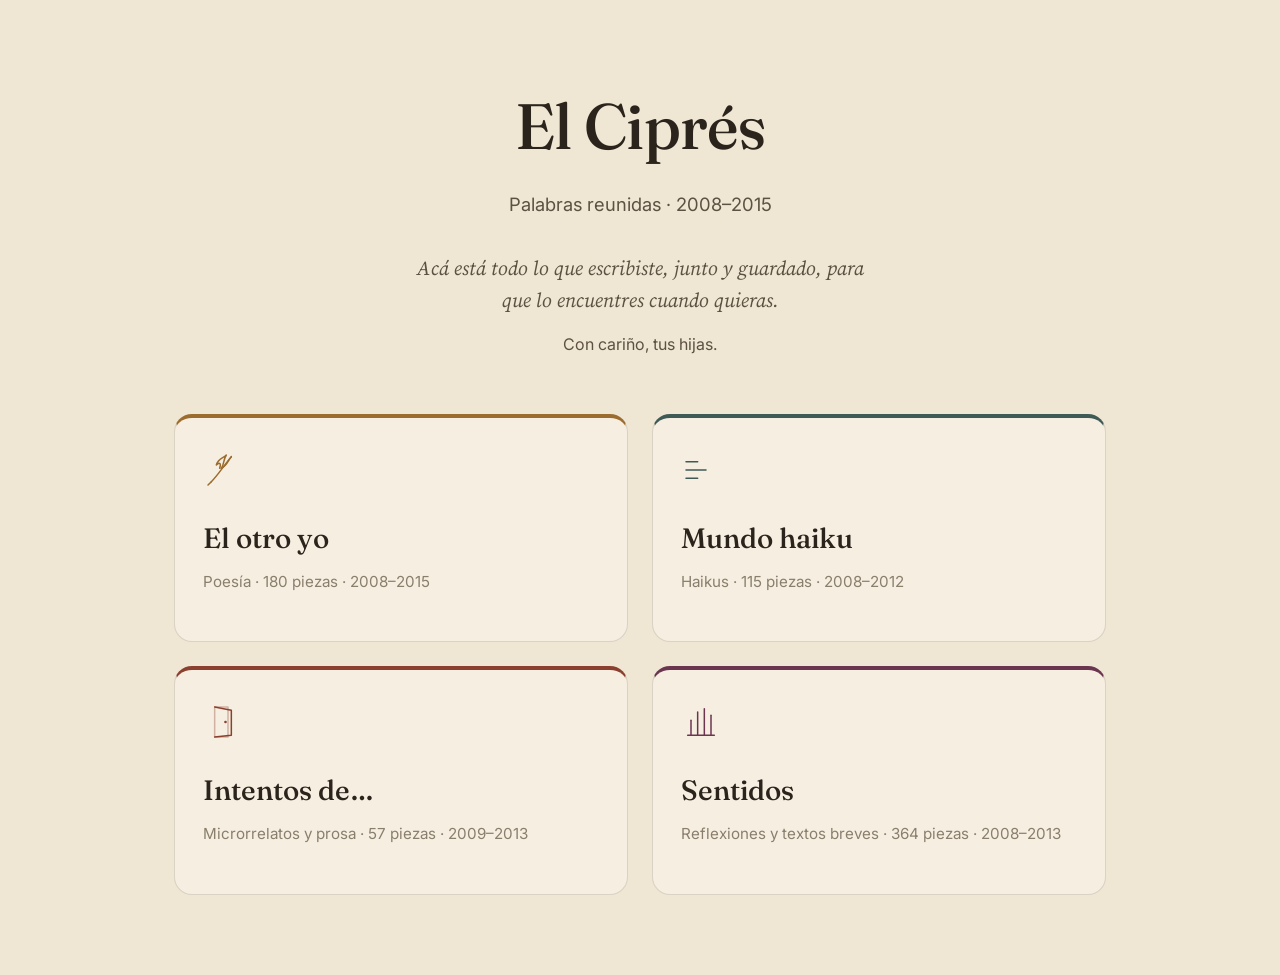
==== index.html @ a5df1e3c "First Version Upload" ====
<!DOCTYPE html>
<html lang="es">
<head>
<meta charset="UTF-8">
<meta name="viewport" content="width=device-width, initial-scale=1.0">
<title>El Ciprés — Escritor</title>
<link rel="stylesheet" href="/css/styles.css">
</head>
<body style="--accent:var(--tinta-otro-yo)">

<main>
  <section class="portada-hero">
    <h1>El Ciprés</h1>
    <div class="subtitulo">Palabras reunidas &middot; 2008&ndash;2015</div>
    <p class="dedicatoria">
      Acá está todo lo que escribiste, junto y guardado, para que lo encuentres cuando quieras.
      <span class="firma">Con cariño, tus hijas.</span>
    </p>
  </section>
  <section class="colecciones">
    
<a class="card-coleccion" href="/blogs/el-otro-yo.html" style="border-top:4px solid var(--tinta-otro-yo)">
  <span class="icono" style="color:var(--tinta-otro-yo)"><svg class="icono" viewBox="0 0 48 48" fill="none" stroke="currentColor" stroke-width="1.8" stroke-linecap="round" stroke-linejoin="round"><path d="M10 38 C 18 30, 24 20, 34 8"/><path d="M34 8 C 30 12, 30 18, 22 22 C 26 16, 24 12, 28 6 C 24 10, 18 10, 16 18 C 20 14, 22 16, 20 22"/><path d="M10 38 L 6 42"/></svg></span>
  <h2>El otro yo</h2>
  <div class="meta">Poesía &middot; 180 piezas &middot; 2008–2015</div>
</a>
<a class="card-coleccion" href="/blogs/mundo-haiku.html" style="border-top:4px solid var(--tinta-haiku)">
  <span class="icono" style="color:var(--tinta-haiku)"><svg class="icono" viewBox="0 0 48 48" fill="none" stroke="currentColor" stroke-width="1.8" stroke-linecap="round"><path d="M6 14 H 20"/><path d="M6 24 H 30"/><path d="M6 34 H 20"/></svg></span>
  <h2>Mundo haiku</h2>
  <div class="meta">Haikus &middot; 115 piezas &middot; 2008–2012</div>
</a>
<a class="card-coleccion" href="/blogs/intentos-de.html" style="border-top:4px solid var(--tinta-intentos)">
  <span class="icono" style="color:var(--tinta-intentos)"><svg class="icono" viewBox="0 0 48 48" fill="none" stroke="currentColor" stroke-width="1.8" stroke-linecap="round" stroke-linejoin="round"><path d="M14 6 H 30 V 42 H 14 Z" opacity="0.35"/><path d="M14 6 L 34 10 V 40 L 14 42"/><circle cx="27" cy="24" r="1.6" fill="currentColor" stroke="none"/></svg></span>
  <h2>Intentos de…</h2>
  <div class="meta">Microrrelatos y prosa &middot; 57 piezas &middot; 2009–2013</div>
</a>
<a class="card-coleccion" href="/blogs/sentidos.html" style="border-top:4px solid var(--tinta-sentidos)">
  <span class="icono" style="color:var(--tinta-sentidos)"><svg class="icono" viewBox="0 0 48 48" fill="none" stroke="currentColor" stroke-width="1.8" stroke-linecap="round"><path d="M12 40 V 22"/><path d="M20 40 V 12"/><path d="M28 40 V 8"/><path d="M36 40 V 16"/><path d="M8 40 H 40"/></svg></span>
  <h2>Sentidos</h2>
  <div class="meta">Reflexiones y textos breves &middot; 364 piezas &middot; 2008–2013</div>
</a>
  </section>
</main>
</body>
</html>
---- css/styles.css ----
/* ============================================
   Sistema de diseño — "El cuaderno de Daniel"
   Paleta: papel envejecido + tintas de época
   ============================================ */

@import url('https://fonts.googleapis.com/css2?family=Fraunces:opsz,wght@9..144,400;9..144,500;9..144,600&family=Source+Serif+4:opsz,wght@8..60,400;8..60,500;8..60,600&family=Inter:wght@400;500;600&display=swap');

:root {
  /* Papel y tinta base */
  --paper: #EFE6D3;
  --paper-soft: #F6EFE1;
  --paper-deep: #E4D8BE;
  --ink: #2B241C;
  --ink-soft: #5C5142;
  --ink-faint: #8A7E6C;
  --rule: rgba(43, 36, 28, 0.14);

  /* Tintas de acento — una por colección */
  --tinta-otro-yo: #9C6B2E;      /* bronce */
  --tinta-haiku: #3F5A54;        /* verde tintero */
  --tinta-intentos: #8B3F2E;     /* óxido */
  --tinta-sentidos: #6B3550;     /* ciruela */

  --accent: var(--tinta-otro-yo);

  --font-display: 'Fraunces', Georgia, serif;
  --font-body: 'Source Serif 4', Georgia, serif;
  --font-ui: 'Inter', -apple-system, sans-serif;

  --measure: 62ch;
}

* { box-sizing: border-box; }

html { scroll-behavior: smooth; }

body {
  margin: 0;
  background: var(--paper);
  color: var(--ink);
  font-family: var(--font-body);
  font-size: 19px;
  line-height: 1.7;
  -webkit-font-smoothing: antialiased;
}

@media (prefers-reduced-motion: reduce) {
  html { scroll-behavior: auto; }
}

a { color: var(--accent); text-decoration-thickness: 1.5px; text-underline-offset: 3px; }
a:focus-visible, button:focus-visible {
  outline: 3px solid var(--accent);
  outline-offset: 3px;
}

/* ---------- Barra superior (siempre visible, para no perderse) ---------- */

.topbar {
  position: sticky;
  top: 0;
  z-index: 20;
  display: flex;
  align-items: center;
  gap: 0.75rem;
  padding: 0.9rem 1.5rem;
  background: var(--paper-soft);
  border-bottom: 1px solid var(--rule);
  font-family: var(--font-ui);
}

.topbar a.volver {
  display: inline-flex;
  align-items: center;
  gap: 0.5rem;
  color: var(--ink);
  font-weight: 600;
  font-size: 1.05rem;
  text-decoration: none;
  padding: 0.4rem 0.9rem;
  border: 1.5px solid var(--ink);
  border-radius: 999px;
  transition: background 0.15s ease;
}
.topbar a.volver:hover { background: var(--paper-deep); }

.topbar .coleccion-nombre {
  font-family: var(--font-display);
  font-size: 1.25rem;
  color: var(--accent);
  margin-left: 0.25rem;
}

/* ---------- Portada ---------- */

.portada-hero {
  max-width: 780px;
  margin: 0 auto;
  padding: 4.5rem 1.75rem 2.5rem;
  text-align: center;
}

.portada-hero .firma-icono { width: 64px; height: 64px; color: var(--tinta-otro-yo); margin-bottom: 1.25rem; }

.portada-hero h1 {
  font-family: var(--font-display);
  font-weight: 500;
  font-size: clamp(2.6rem, 7vw, 4rem);
  margin: 0 0 0.5rem;
  letter-spacing: -0.01em;
}

.portada-hero .subtitulo {
  font-family: var(--font-ui);
  font-size: 1.15rem;
  color: var(--ink-soft);
  margin-bottom: 2rem;
}

.dedicatoria {
  font-family: var(--font-body);
  font-style: italic;
  font-size: 1.25rem;
  line-height: 1.6;
  color: var(--ink-soft);
  max-width: 46ch;
  margin: 0 auto;
}

.dedicatoria .firma { display: block; margin-top: 1rem; font-style: normal; font-family: var(--font-ui); font-size: 1rem; }

/* ---------- Grilla de colecciones ---------- */

.colecciones {
  max-width: 980px;
  margin: 0 auto;
  padding: 1rem 1.5rem 5rem;
  display: grid;
  grid-template-columns: repeat(2, 1fr);
  gap: 1.5rem;
}

@media (max-width: 640px) {
  .colecciones { grid-template-columns: 1fr; }
}

.card-coleccion {
  display: block;
  text-decoration: none;
  color: var(--ink);
  background: var(--paper-soft);
  border: 1px solid var(--rule);
  border-radius: 18px;
  padding: 2rem 1.75rem;
  transition: transform 0.18s ease, box-shadow 0.18s ease;
  min-height: 220px;
}

.card-coleccion:hover, .card-coleccion:focus-visible {
  transform: translateY(-3px);
  box-shadow: 0 12px 28px -12px rgba(43,36,28,0.25);
}

.card-coleccion .icono { width: 40px; height: 40px; margin-bottom: 1rem; }

.card-coleccion h2 {
  font-family: var(--font-display);
  font-size: 1.75rem;
  font-weight: 500;
  margin: 0 0 0.4rem;
}

.card-coleccion .meta {
  font-family: var(--font-ui);
  font-size: 0.95rem;
  color: var(--ink-faint);
  margin-bottom: 0.9rem;
}

.card-coleccion p.desc {
  font-size: 1.05rem;
  color: var(--ink-soft);
  margin: 0;
}

/* ---------- Cabecera de colección ---------- */

.coleccion-header {
  max-width: var(--measure);
  margin: 0 auto;
  padding: 3rem 1.75rem 1.5rem;
}

.coleccion-header .icono { width: 48px; height: 48px; margin-bottom: 1.25rem; }

.coleccion-header h1 {
  font-family: var(--font-display);
  font-weight: 500;
  font-size: clamp(2.2rem, 6vw, 3rem);
  margin: 0 0 0.5rem;
}

.coleccion-header .meta {
  font-family: var(--font-ui);
  color: var(--ink-faint);
  font-size: 1rem;
  margin-bottom: 1rem;
}

.coleccion-header .epigrafe {
  font-style: italic;
  color: var(--ink-soft);
  font-size: 1.15rem;
  border-left: 3px solid var(--accent);
  padding-left: 1rem;
}

/* ---------- Navegador de años ---------- */

.nav-anios {
  max-width: var(--measure);
  margin: 0 auto;
  padding: 0 1.75rem 2rem;
  display: flex;
  flex-wrap: wrap;
  gap: 0.5rem;
  font-family: var(--font-ui);
}

.nav-anios a {
  text-decoration: none;
  color: var(--ink);
  background: var(--paper-soft);
  border: 1px solid var(--rule);
  padding: 0.4rem 0.85rem;
  border-radius: 999px;
  font-size: 0.95rem;
  font-weight: 500;
}
.nav-anios a:hover { background: var(--accent); color: var(--paper-soft); border-color: var(--accent); }

/* ---------- Piezas ---------- */

.anio-marcador {
  max-width: var(--measure);
  margin: 0 auto;
  padding: 2.5rem 1.75rem 0.5rem;
}
.anio-marcador h2 {
  font-family: var(--font-ui);
  font-size: 1rem;
  font-weight: 600;
  letter-spacing: 0.08em;
  color: var(--accent);
  margin: 0;
  padding-bottom: 0.5rem;
  border-bottom: 2px solid var(--accent);
}

.pieza {
  max-width: var(--measure);
  margin: 0 auto;
  padding: 2rem 1.75rem;
  border-bottom: 1px solid var(--rule);
}
.pieza:last-child { border-bottom: none; }

.pieza .fecha {
  font-family: var(--font-ui);
  font-size: 0.9rem;
  color: var(--ink-faint);
  margin-bottom: 0.35rem;
}

.pieza h3 {
  font-family: var(--font-display);
  font-weight: 500;
  font-size: 1.5rem;
  margin: 0 0 1rem;
  color: var(--ink);
}

.pieza .texto {
  font-size: 1.15rem;
  line-height: 1.8;
  white-space: pre-wrap;
}

.pieza .texto.haiku {
  font-size: 1.35rem;
  line-height: 1.9;
}

.pieza img {
  max-width: 220px;
  width: 100%;
  height: auto;
  border-radius: 10px;
  margin: 1.25rem 0 0.5rem;
  display: block;
}
.pieza .img-nota {
  font-family: var(--font-ui);
  font-size: 0.82rem;
  color: var(--ink-faint);
  font-style: italic;
}

/* ---------- Pie ---------- */

.pie-coleccion {
  max-width: var(--measure);
  margin: 0 auto;
  padding: 3rem 1.75rem 5rem;
  text-align: center;
}
.pie-coleccion a {
  font-family: var(--font-ui);
  font-weight: 600;
}

/* Volver arriba */
.volver-arriba {
  position: fixed;
  bottom: 1.5rem;
  right: 1.5rem;
  background: var(--ink);
  color: var(--paper-soft);
  width: 48px;
  height: 48px;
  border-radius: 50%;
  display: flex;
  align-items: center;
  justify-content: center;
  text-decoration: none;
  font-size: 1.2rem;
  box-shadow: 0 6px 18px rgba(0,0,0,0.25);
  z-index: 15;
}
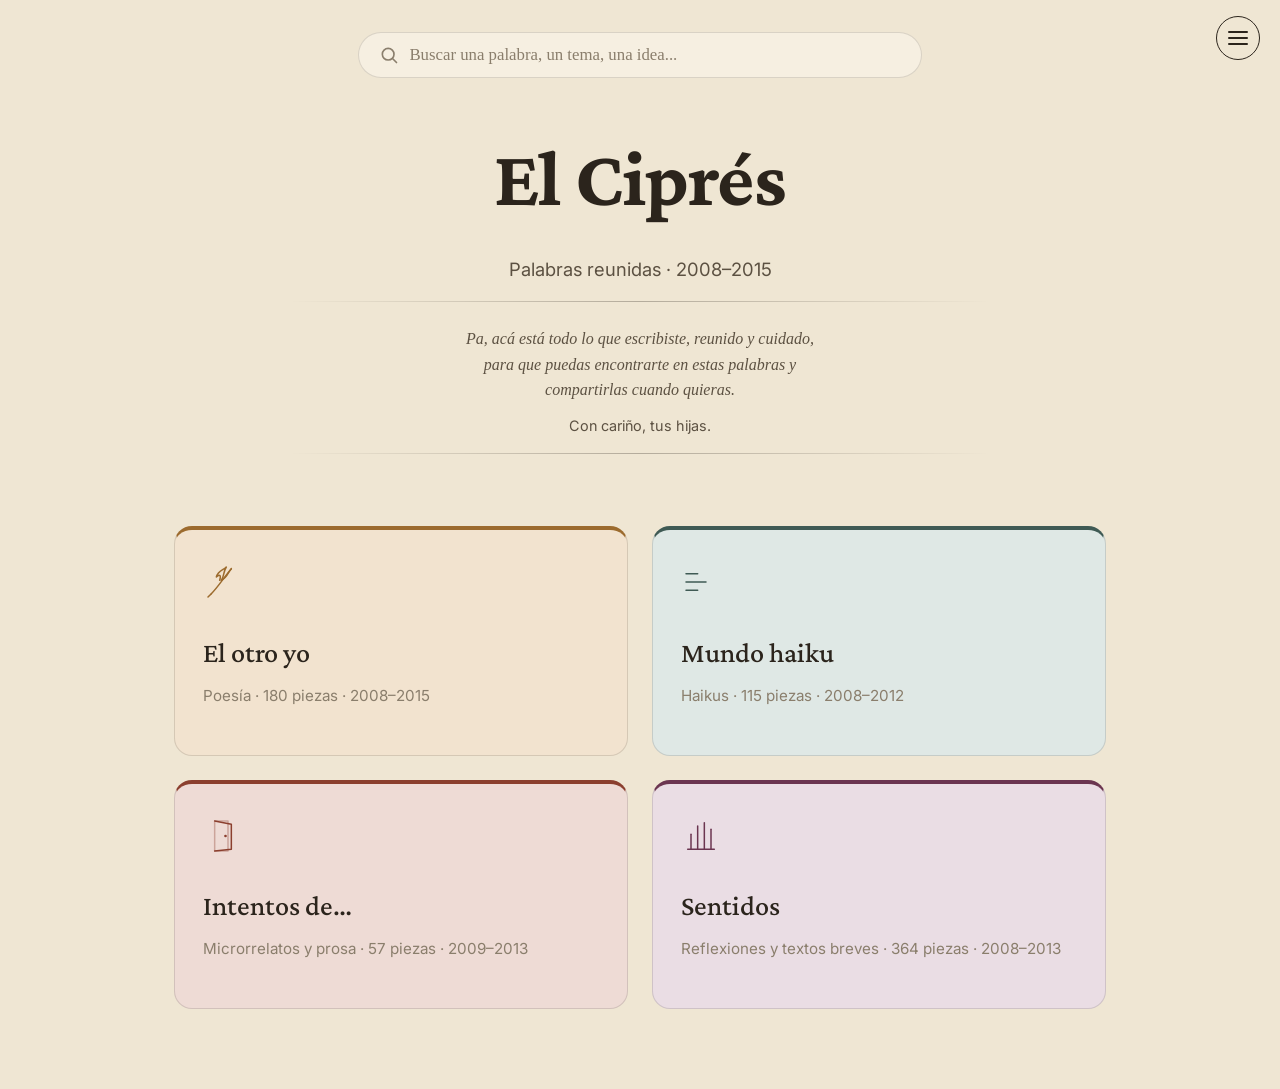
==== commit 6b65d0ea: "Registro en Claude, 11.07" ====
--- a/index.html
+++ b/index.html
@@ -1,45 +1,194 @@
-<!DOCTYPE html>
+<!doctype html>
 <html lang="es">
-<head>
-<meta charset="UTF-8">
-<meta name="viewport" content="width=device-width, initial-scale=1.0">
-<title>El Ciprés — Escritor</title>
-<link rel="stylesheet" href="/css/styles.css">
-</head>
-<body style="--accent:var(--tinta-otro-yo)">
+  <head>
+    <meta charset="UTF-8" />
+    <meta name="viewport" content="width=device-width, initial-scale=1.0" />
+    <title>El Ciprés — Escritor</title>
+    <link rel="stylesheet" href="css/styles.css" />
+    <link rel="stylesheet" href="css/paginas.css" />
+    <link rel="icon" type="image/svg+xml" href="img/favicon.svg" />
+  </head>
+  <body style="--accent: var(--tinta-otro-yo)">
 
-<main>
-  <section class="portada-hero">
-    <h1>El Ciprés</h1>
-    <div class="subtitulo">Palabras reunidas &middot; 2008&ndash;2015</div>
-    <p class="dedicatoria">
-      Acá está todo lo que escribiste, junto y guardado, para que lo encuentres cuando quieras.
-      <span class="firma">Con cariño, tus hijas.</span>
-    </p>
-  </section>
-  <section class="colecciones">
-    
-<a class="card-coleccion" href="/blogs/el-otro-yo.html" style="border-top:4px solid var(--tinta-otro-yo)">
-  <span class="icono" style="color:var(--tinta-otro-yo)"><svg class="icono" viewBox="0 0 48 48" fill="none" stroke="currentColor" stroke-width="1.8" stroke-linecap="round" stroke-linejoin="round"><path d="M10 38 C 18 30, 24 20, 34 8"/><path d="M34 8 C 30 12, 30 18, 22 22 C 26 16, 24 12, 28 6 C 24 10, 18 10, 16 18 C 20 14, 22 16, 20 22"/><path d="M10 38 L 6 42"/></svg></span>
-  <h2>El otro yo</h2>
-  <div class="meta">Poesía &middot; 180 piezas &middot; 2008–2015</div>
-</a>
-<a class="card-coleccion" href="/blogs/mundo-haiku.html" style="border-top:4px solid var(--tinta-haiku)">
-  <span class="icono" style="color:var(--tinta-haiku)"><svg class="icono" viewBox="0 0 48 48" fill="none" stroke="currentColor" stroke-width="1.8" stroke-linecap="round"><path d="M6 14 H 20"/><path d="M6 24 H 30"/><path d="M6 34 H 20"/></svg></span>
-  <h2>Mundo haiku</h2>
-  <div class="meta">Haikus &middot; 115 piezas &middot; 2008–2012</div>
-</a>
-<a class="card-coleccion" href="/blogs/intentos-de.html" style="border-top:4px solid var(--tinta-intentos)">
-  <span class="icono" style="color:var(--tinta-intentos)"><svg class="icono" viewBox="0 0 48 48" fill="none" stroke="currentColor" stroke-width="1.8" stroke-linecap="round" stroke-linejoin="round"><path d="M14 6 H 30 V 42 H 14 Z" opacity="0.35"/><path d="M14 6 L 34 10 V 40 L 14 42"/><circle cx="27" cy="24" r="1.6" fill="currentColor" stroke="none"/></svg></span>
-  <h2>Intentos de…</h2>
-  <div class="meta">Microrrelatos y prosa &middot; 57 piezas &middot; 2009–2013</div>
-</a>
-<a class="card-coleccion" href="/blogs/sentidos.html" style="border-top:4px solid var(--tinta-sentidos)">
-  <span class="icono" style="color:var(--tinta-sentidos)"><svg class="icono" viewBox="0 0 48 48" fill="none" stroke="currentColor" stroke-width="1.8" stroke-linecap="round"><path d="M12 40 V 22"/><path d="M20 40 V 12"/><path d="M28 40 V 8"/><path d="M36 40 V 16"/><path d="M8 40 H 40"/></svg></span>
-  <h2>Sentidos</h2>
-  <div class="meta">Reflexiones y textos breves &middot; 364 piezas &middot; 2008–2013</div>
-</a>
-  </section>
-</main>
-</body>
-</html>+<!-- <a class="logo-cipres" href="/index.html" aria-label="Ir al inicio">
+  <svg viewBox="0 0 64 64" xmlns="http://www.w3.org/2000/svg">
+    <circle cx="32" cy="32" r="32" fill="#9C6B2E"/>
+    <path d="M32 12
+             C 34 16, 30 19, 33 23
+             C 36 27, 30 30, 34 34
+             C 38 38, 29 41, 34 45
+             C 38 48, 30 50, 32 52
+             C 34 50, 26 48, 30 45
+             C 35 41, 26 38, 30 34
+             C 34 30, 28 27, 31 23
+             C 34 19, 30 16, 32 12 Z"
+          fill="#EFE6D3"/>
+    <rect x="30.5" y="52" width="3" height="6" rx="1" fill="#EFE6D3"/>
+  </svg>
+</a> -->
+
+    <main>
+      <section class="buscador-wrap buscador-wrap--portada">
+        <div class="buscador-caja">
+          <svg
+            class="buscador-icono"
+            viewBox="0 0 24 24"
+            fill="none"
+            stroke="currentColor"
+            stroke-width="2"
+            stroke-linecap="round"
+          >
+            <circle cx="11" cy="11" r="7" />
+            <path d="M21 21 L16.5 16.5" />
+          </svg>
+          <input
+            type="text"
+            id="buscadorInput"
+            placeholder="Buscar una palabra, un tema, una idea..."
+            autocomplete="off"
+          />
+        </div>
+        <div class="buscador-resultados" id="buscadorResultados"></div>
+      </section>
+
+      <section class="portada-hero">
+        <h1>El Ciprés</h1>
+        <div class="subtitulo">Palabras reunidas &middot; 2008&ndash;2015</div>
+        <div class="separador-suave"></div>
+        <p class="dedicatoria">
+          Pa, acá está todo lo que escribiste, reunido y cuidado, para que
+          puedas encontrarte en estas palabras y compartirlas cuando quieras.
+          <span class="firma">Con cariño, tus hijas.</span>
+        </p>
+        <div class="separador-suave"></div>
+      </section>
+
+      <nav class="menu-hamburguesa" aria-label="Navegación principal">
+        <button
+          class="menu-boton"
+          id="menuBoton"
+          aria-expanded="false"
+          aria-controls="menuPanel"
+          aria-label="Abrir menú"
+        >
+          <span class="menu-icono" aria-hidden="true"
+            ><span></span><span></span><span></span
+          ></span>
+        </button>
+        <ul class="menu-panel" id="menuPanel">
+          <li><a href="index.html">Inicio</a></li>
+          <li><a href="biografia.html">Biografía</a></li>
+          <li><a href="comentarios.html">Comentarios</a></li>
+          <li><a href="cafecito.html">Cafecito</a></li>
+          <li><a href="contacto.html">Contacto</a></li>
+        </ul>
+      </nav>
+
+      <section class="colecciones">
+        <a class="card-coleccion card-otro-yo" href="blogs/el-otro-yo.html">
+          <span class="icono">
+            <svg
+              class="icono"
+              viewBox="0 0 48 48"
+              fill="none"
+              stroke="currentColor"
+              stroke-width="1.8"
+              stroke-linecap="round"
+              stroke-linejoin="round"
+            >
+              <path d="M10 38 C 18 30, 24 20, 34 8" />
+              <path
+                d="M34 8 C 30 12, 30 18, 22 22 C 26 16, 24 12, 28 6 C 24 10, 18 10, 16 18 C 20 14, 22 16, 20 22"
+              />
+              <path d="M10 38 L 6 42" />
+            </svg>
+          </span>
+
+          <h2>El otro yo</h2>
+
+          <div class="meta">Poesía &middot; 180 piezas &middot; 2008–2015</div>
+        </a>
+
+        <a class="card-coleccion card-haiku" href="blogs/mundo-haiku.html">
+          <span class="icono">
+            <svg
+              class="icono"
+              viewBox="0 0 48 48"
+              fill="none"
+              stroke="currentColor"
+              stroke-width="1.8"
+              stroke-linecap="round"
+            >
+              <path d="M6 14 H 20" />
+              <path d="M6 24 H 30" />
+              <path d="M6 34 H 20" />
+            </svg>
+          </span>
+
+          <h2>Mundo haiku</h2>
+
+          <div class="meta">Haikus &middot; 115 piezas &middot; 2008–2012</div>
+        </a>
+
+        <a class="card-coleccion card-intentos" href="blogs/intentos-de.html">
+          <span class="icono">
+            <svg
+              class="icono"
+              viewBox="0 0 48 48"
+              fill="none"
+              stroke="currentColor"
+              stroke-width="1.8"
+              stroke-linecap="round"
+              stroke-linejoin="round"
+            >
+              <path d="M14 6 H 30 V 42 H 14 Z" opacity="0.35" />
+              <path d="M14 6 L 34 10 V 40 L 14 42" />
+              <circle
+                cx="27"
+                cy="24"
+                r="1.6"
+                fill="currentColor"
+                stroke="none"
+              />
+            </svg>
+          </span>
+
+          <h2>Intentos de…</h2>
+
+          <div class="meta">
+            Microrrelatos y prosa &middot; 57 piezas &middot; 2009–2013
+          </div>
+        </a>
+
+        <a class="card-coleccion card-sentidos" href="blogs/sentidos.html">
+          <span class="icono">
+            <svg
+              class="icono"
+              viewBox="0 0 48 48"
+              fill="none"
+              stroke="currentColor"
+              stroke-width="1.8"
+              stroke-linecap="round"
+            >
+              <path d="M12 40 V 22" />
+              <path d="M20 40 V 12" />
+              <path d="M28 40 V 8" />
+              <path d="M36 40 V 16" />
+              <path d="M8 40 H 40" />
+            </svg>
+          </span>
+
+          <h2>Sentidos</h2>
+
+          <div class="meta">
+            Reflexiones y textos breves &middot; 364 piezas &middot; 2008–2013
+          </div>
+        </a>
+      </section>
+    </main>
+
+    <script src="js/menu.js" defer></script>
+    <script src="js/buscador.js" defer></script>
+    <script src="js/resaltar.js" defer></script>
+  </body>
+</html>
--- a/css/styles.css
+++ b/css/styles.css
@@ -3,36 +3,47 @@
    Paleta: papel envejecido + tintas de época
    ============================================ */
 
-@import url('https://fonts.googleapis.com/css2?family=Fraunces:opsz,wght@9..144,400;9..144,500;9..144,600&family=Source+Serif+4:opsz,wght@8..60,400;8..60,500;8..60,600&family=Inter:wght@400;500;600&display=swap');
+/* @import url("https://fonts.googleapis.com/css2?family=Fraunces:opsz,wght@9..144,400;9..144,500;9..144,600&family=Source+Serif+4:opsz,wght@8..60,400;8..60,500;8..60,600&family=Inter:wght@400;500;600&display=swap"); */
+@import url('https://fonts.googleapis.com/css2?family=Crimson+Pro:wght@700&family=Inter:wght@400;500;600&display=swap');
 
 :root {
   /* Papel y tinta base */
-  --paper: #EFE6D3;
-  --paper-soft: #F6EFE1;
-  --paper-deep: #E4D8BE;
-  --ink: #2B241C;
-  --ink-soft: #5C5142;
-  --ink-faint: #8A7E6C;
+  --paper: #efe6d3;
+  --paper-soft: #f6efe1;
+  --paper-deep: #e4d8be;
+  --ink: #2b241c;
+  --ink-soft: #5c5142;
+  --ink-faint: #8a7e6c;
   --rule: rgba(43, 36, 28, 0.14);
 
-  /* Tintas de acento — una por colección */
-  --tinta-otro-yo: #9C6B2E;      /* bronce */
-  --tinta-haiku: #3F5A54;        /* verde tintero */
-  --tinta-intentos: #8B3F2E;     /* óxido */
-  --tinta-sentidos: #6B3550;     /* ciruela */
+    /* Tintas de acento */
+  --tinta-otro-yo: #9c6b2e;
+  --tinta-haiku: #3f5a54;
+  --tinta-intentos: #8b3f2e;
+  --tinta-sentidos: #6b3550;
+
+  /* Fondos de las colecciones */
+    --fondo-otro-yo: #f2e3cf;
+  --fondo-haiku: #dfe8e5;
+  --fondo-intentos: #eedbd5;
+  --fondo-sentidos: #eadde4;
 
   --accent: var(--tinta-otro-yo);
 
-  --font-display: 'Fraunces', Georgia, serif;
-  --font-body: 'Source Serif 4', Georgia, serif;
-  --font-ui: 'Inter', -apple-system, sans-serif;
+  --font-display: "Crimson Pro", Georgia, serif;
+  --font-body: "Source Serif 4", Georgia, serif;
+  --font-ui: "Inter", -apple-system, sans-serif;
 
   --measure: 62ch;
 }
 
-* { box-sizing: border-box; }
-
-html { scroll-behavior: smooth; }
+* {
+  box-sizing: border-box;
+}
+
+html {
+  scroll-behavior: smooth;
+}
 
 body {
   margin: 0;
@@ -45,19 +56,46 @@
 }
 
 @media (prefers-reduced-motion: reduce) {
-  html { scroll-behavior: auto; }
-}
-
-a { color: var(--accent); text-decoration-thickness: 1.5px; text-underline-offset: 3px; }
-a:focus-visible, button:focus-visible {
+  html {
+    scroll-behavior: auto;
+  }
+}
+
+a {
+  color: var(--accent);
+  text-decoration-thickness: 1.5px;
+  text-underline-offset: 3px;
+}
+a:focus-visible,
+button:focus-visible {
   outline: 3px solid var(--accent);
   outline-offset: 3px;
 }
 
+/* ============================================
+   Logo (ciprés) — esquina superior izquierda
+   Sumar este bloque a styles.css
+   ============================================ */
+ 
+.logo-cipres {
+  position: fixed;
+  top: 1rem;
+  left: 1.25rem;
+  z-index: 40;
+  width: 44px;
+  height: 44px;
+  display: block;
+  border-radius: 50%;
+  box-shadow: 0 4px 12px -4px rgba(43,36,28,0.3);
+  transition: transform 0.15s ease;
+}
+.logo-cipres:hover { transform: scale(1.06); }
+.logo-cipres svg { width: 100%; height: 100%; display: block; }
+
 /* ---------- Barra superior (siempre visible, para no perderse) ---------- */
 
 .topbar {
-  position: sticky;
+  position: relative;
   top: 0;
   z-index: 20;
   display: flex;
@@ -82,7 +120,9 @@
   border-radius: 999px;
   transition: background 0.15s ease;
 }
-.topbar a.volver:hover { background: var(--paper-deep); }
+.topbar a.volver:hover {
+  background: var(--paper-deep);
+}
 
 .topbar .coleccion-nombre {
   font-family: var(--font-display);
@@ -93,19 +133,187 @@
 
 /* ---------- Portada ---------- */
 
+/* ============================================
+   Buscador (index.html)
+   ============================================ */
+
+.buscador-wrap {
+  max-width: 620px;
+  width: 100%;
+  margin: 0 auto 0;
+  padding: 0 1.75rem;
+  position: absolute;
+  left: 50%;
+  box-sizing: border-box;
+}
+
+.buscador-wrap--portada {
+  position: static;
+  transform: none;
+  margin-top: 2rem;
+}
+
+.buscador-caja {
+  display: flex;
+  align-items: center;
+  gap: 0.65rem;
+  background: var(--paper-soft);
+  border: 1.5px solid var(--rule);
+  border-radius: 999px;
+  padding: 0.75rem 1.25rem;
+  box-sizing: border-box;
+}
+
+.buscador-icono {
+  width: 20px;
+  height: 20px;
+  min-width: 20px;
+  flex-shrink: 0;
+  color: var(--ink-faint);
+}
+
+.buscador-caja input {
+  border: none;
+  background: transparent;
+  outline: none;
+  font-family: var(--font-body);
+  font-size: 1.05rem;
+  color: var(--ink);
+  width: 100%;
+  min-width: 0;
+  padding: 0;
+}
+.buscador-caja input::placeholder { color: var(--ink-faint); }
+
+.buscador-resultados {
+  display: none;
+  position: absolute;
+  left: 1.75rem;
+  right: 1.75rem;
+  top: calc(100% + 8px);
+  max-height: 60vh;
+  overflow-y: auto;
+  background: var(--paper-soft);
+  border: 1px solid var(--rule);
+  border-radius: 16px;
+  box-shadow: 0 16px 36px -14px rgba(43,36,28,0.3);
+  z-index: 25;
+}
+.buscador-resultados.activo { display: block; }
+
+.buscador-contador {
+  font-family: var(--font-ui);
+  font-size: 0.85rem;
+  color: var(--ink-faint);
+  padding: 0.85rem 1.25rem 0.4rem;
+}
+
+.buscador-vacio {
+  font-family: var(--font-ui);
+  color: var(--ink-faint);
+  padding: 1.25rem;
+  font-size: 0.95rem;
+}
+
+.buscador-resultado {
+  display: grid;
+  grid-template-columns: auto auto 1fr;
+  align-items: baseline;
+  column-gap: 0.6rem;
+  row-gap: 0.15rem;
+  padding: 0.75rem 1.25rem;
+  text-decoration: none;
+  color: var(--ink);
+  border-top: 1px solid var(--rule);
+}
+.buscador-resultado:first-of-type { border-top: none; }
+.buscador-resultado:hover { background: var(--paper-deep); }
+
+.buscador-tag {
+  font-family: var(--font-ui);
+  font-size: 0.72rem;
+  font-weight: 600;
+  color: var(--paper-soft);
+  padding: 0.15rem 0.55rem;
+  border-radius: 999px;
+  white-space: nowrap;
+}
+
+.buscador-titulo {
+  font-family: var(--font-display);
+  font-weight: 500;
+  font-size: 1.05rem;
+}
+
+.buscador-fecha {
+  font-family: var(--font-ui);
+  font-size: 0.8rem;
+  color: var(--ink-faint);
+  justify-self: end;
+}
+
+.buscador-snippet {
+  grid-column: 1 / -1;
+  font-size: 0.95rem;
+  color: var(--ink-soft);
+  line-height: 1.5;
+}
+
+.buscador-snippet mark {
+  background: var(--paper-deep);
+  color: var(--accent);
+  font-weight: 600;
+  padding: 0 0.1em;
+  border-radius: 3px;
+}
+
+@media (max-width: 640px) {
+  .buscador-resultado { grid-template-columns: auto 1fr; }
+  .buscador-fecha { display: none; }
+}
+
+/* ============================================
+   Resaltado de resultado (páginas de blogs/)
+   Sumar este bloque a tu styles.css
+   ============================================ */
+
+.pieza-resaltada {
+  background: var(--paper-deep);
+  border-radius: 12px;
+  box-shadow: 0 0 0 2px var(--accent);
+  transition: background 2s ease, box-shadow 2s ease;
+}
+.pieza-resaltada-fade {
+  background: transparent;
+  box-shadow: none;
+}
+
+.buscador-marca {
+  background: var(--accent);
+  color: var(--paper-soft);
+  padding: 0.05em 0.15em;
+  border-radius: 4px;
+}
+
+/* Hero */
 .portada-hero {
   max-width: 780px;
   margin: 0 auto;
-  padding: 4.5rem 1.75rem 2.5rem;
+  padding: 2rem;
   text-align: center;
 }
 
-.portada-hero .firma-icono { width: 64px; height: 64px; color: var(--tinta-otro-yo); margin-bottom: 1.25rem; }
+.portada-hero .firma-icono {
+  width: 64px;
+  height: 64px;
+  color: var(--tinta-otro-yo);
+  margin-bottom: 1.25rem;
+}
 
 .portada-hero h1 {
   font-family: var(--font-display);
-  font-weight: 500;
-  font-size: clamp(2.6rem, 7vw, 4rem);
+  font-weight: 700;
+  font-size: clamp(3rem, 8vw, 5rem);
   margin: 0 0 0.5rem;
   letter-spacing: -0.01em;
 }
@@ -114,20 +322,39 @@
   font-family: var(--font-ui);
   font-size: 1.15rem;
   color: var(--ink-soft);
-  margin-bottom: 2rem;
+  margin-bottom: 1rem;
+}
+
+.separador-suave {
+  width: 100%;
+  max-width: 43.75rem;
+  height: 0.0625rem;
+  margin: 1rem auto 1.5rem;
+  background: linear-gradient(
+    to right,
+    rgba(43, 36, 28, 0),
+    rgba(43, 36, 28, 0.3),
+    rgba(43, 36, 28, 0)
+  );
 }
 
 .dedicatoria {
   font-family: var(--font-body);
   font-style: italic;
-  font-size: 1.25rem;
+  font-size: 1rem;
   line-height: 1.6;
   color: var(--ink-soft);
   max-width: 46ch;
   margin: 0 auto;
 }
 
-.dedicatoria .firma { display: block; margin-top: 1rem; font-style: normal; font-family: var(--font-ui); font-size: 1rem; }
+.dedicatoria .firma {
+  display: block;
+  margin-top: 0.7rem;
+  font-style: normal;
+  font-family: var(--font-ui);
+  font-size: 0.9rem;
+}
 
 /* ---------- Grilla de colecciones ---------- */
 
@@ -141,27 +368,72 @@
 }
 
 @media (max-width: 640px) {
-  .colecciones { grid-template-columns: 1fr; }
+  .colecciones {
+    grid-template-columns: 1fr;
+  }
 }
 
 .card-coleccion {
   display: block;
+  min-height: 13.75rem;
+  padding: 2rem 1.75rem;
+  color: var(--ink);
   text-decoration: none;
-  color: var(--ink);
-  background: var(--paper-soft);
-  border: 1px solid var(--rule);
-  border-radius: 18px;
-  padding: 2rem 1.75rem;
-  transition: transform 0.18s ease, box-shadow 0.18s ease;
-  min-height: 220px;
-}
-
-.card-coleccion:hover, .card-coleccion:focus-visible {
+  border: 0.0625rem solid var(--rule);
+  border-radius: 1.125rem;
+
+  transition:
+    transform 0.18s ease,
+    box-shadow 0.18s ease;
+}
+
+.card-otro-yo {
+  background: var(--fondo-otro-yo);
+  border-top: 0.25rem solid var(--tinta-otro-yo);
+}
+
+.card-otro-yo .icono {
+  color: var(--tinta-otro-yo);
+}
+
+.card-haiku {
+  background: var(--fondo-haiku);
+  border-top: 0.25rem solid var(--tinta-haiku);
+}
+
+.card-haiku .icono {
+  color: var(--tinta-haiku);
+}
+
+.card-intentos {
+  background: var(--fondo-intentos);
+  border-top: 0.25rem solid var(--tinta-intentos);
+}
+
+.card-intentos .icono {
+  color: var(--tinta-intentos);
+}
+
+.card-sentidos {
+  background: var(--fondo-sentidos);
+  border-top: 0.25rem solid var(--tinta-sentidos);
+}
+
+.card-sentidos .icono {
+  color: var(--tinta-sentidos);
+}
+
+.card-coleccion:hover,
+.card-coleccion:focus-visible {
   transform: translateY(-3px);
-  box-shadow: 0 12px 28px -12px rgba(43,36,28,0.25);
-}
-
-.card-coleccion .icono { width: 40px; height: 40px; margin-bottom: 1rem; }
+  box-shadow: 0 12px 28px -12px rgba(43, 36, 28, 0.25);
+}
+
+.card-coleccion .icono {
+  width: 40px;
+  height: 40px;
+  margin-bottom: 1rem;
+}
 
 .card-coleccion h2 {
   font-family: var(--font-display);
@@ -191,7 +463,11 @@
   padding: 3rem 1.75rem 1.5rem;
 }
 
-.coleccion-header .icono { width: 48px; height: 48px; margin-bottom: 1.25rem; }
+.coleccion-header .icono {
+  width: 48px;
+  height: 48px;
+  margin-bottom: 1.25rem;
+}
 
 .coleccion-header h1 {
   font-family: var(--font-display);
@@ -237,7 +513,11 @@
   font-size: 0.95rem;
   font-weight: 500;
 }
-.nav-anios a:hover { background: var(--accent); color: var(--paper-soft); border-color: var(--accent); }
+.nav-anios a:hover {
+  background: var(--accent);
+  color: var(--paper-soft);
+  border-color: var(--accent);
+}
 
 /* ---------- Piezas ---------- */
 
@@ -263,7 +543,9 @@
   padding: 2rem 1.75rem;
   border-bottom: 1px solid var(--rule);
 }
-.pieza:last-child { border-bottom: none; }
+.pieza:last-child {
+  border-bottom: none;
+}
 
 .pieza .fecha {
   font-family: var(--font-ui);
@@ -334,6 +616,138 @@
   justify-content: center;
   text-decoration: none;
   font-size: 1.2rem;
-  box-shadow: 0 6px 18px rgba(0,0,0,0.25);
+  box-shadow: 0 6px 18px rgba(0, 0, 0, 0.25);
   z-index: 15;
 }
+
+.menu-hamburguesa {
+  position: fixed;
+  top: 1rem;
+  right: 1.25rem;
+  z-index: 40; /* por encima del topbar sticky */
+}
+
+.menu-boton {
+  width: 44px;
+  height: 44px;
+  display: flex;
+  align-items: center;
+  justify-content: center;
+  background: transparent;
+  border: 1.5px solid var(--ink);
+  border-radius: 999px;
+  cursor: pointer;
+  padding: 0;
+}
+
+.menu-icono {
+  width: 20px;
+  height: 14px;
+  position: relative;
+  display: inline-block;
+}
+.menu-icono span {
+  position: absolute;
+  left: 0;
+  width: 100%;
+  height: 2px;
+  background: var(--ink);
+  border-radius: 2px;
+  transition:
+    transform 0.25s ease,
+    opacity 0.25s ease,
+    top 0.25s ease;
+}
+.menu-icono span:nth-child(1) {
+  top: 0;
+}
+.menu-icono span:nth-child(2) {
+  top: 6px;
+}
+.menu-icono span:nth-child(3) {
+  top: 12px;
+}
+
+.menu-boton[aria-expanded="true"] .menu-icono span:nth-child(1) {
+  top: 6px;
+  transform: rotate(45deg);
+}
+.menu-boton[aria-expanded="true"] .menu-icono span:nth-child(2) {
+  opacity: 0;
+}
+.menu-boton[aria-expanded="true"] .menu-icono span:nth-child(3) {
+  top: 6px;
+  transform: rotate(-45deg);
+}
+
+.menu-panel {
+  list-style: none;
+  margin: 0;
+  padding: 0.75rem;
+  position: absolute;
+  top: calc(100% + 10px);
+  right: 0;
+  min-width: 200px;
+  background: var(--paper-soft);
+  border: 1px solid var(--rule);
+  border-radius: 14px;
+  box-shadow: 0 12px 28px -12px rgba(43, 36, 28, 0.28);
+  opacity: 0;
+  visibility: hidden;
+  transform: translateY(-8px);
+  transition:
+    opacity 0.2s ease,
+    transform 0.2s ease,
+    visibility 0.2s;
+  z-index: 30;
+}
+.menu-panel.activo {
+  opacity: 1;
+  visibility: visible;
+  transform: translateY(0);
+}
+.menu-panel li + li {
+  margin-top: 0.15rem;
+}
+
+.menu-panel a {
+  display: block;
+  padding: 0.6rem 0.9rem;
+  border-radius: 8px;
+  font-family: var(--font-ui);
+  font-weight: 500;
+  font-size: 1.02rem;
+  color: var(--ink);
+  text-decoration: none;
+}
+.menu-panel a:hover,
+.menu-panel a:focus-visible {
+  background: var(--paper-deep);
+  color: var(--accent);
+}
+
+@media (prefers-reduced-motion: reduce) {
+  .menu-panel,
+  .menu-icono span {
+    transition: none;
+  }
+}
+
+@media (max-width: 640px) {
+  .buscador-wrap:not(.buscador-wrap--portada) {
+    display: none;
+  }
+  .buscador-wrap--portada {
+    margin-top: 6rem;
+  }
+  .portada-hero {
+  padding: 2.5rem 1.75rem 2rem;
+}
+  .portada-hero h1 {
+  font-size: clamp(5rem, 8vw, 7rem);
+  margin: 0 0 0.3rem;
+}
+.dedicatoria {
+  max-width: 35ch;
+}
+}
--- a/css/paginas.css
+++ b/css/paginas.css
@@ -0,0 +1,458 @@
+/* Biografía */
+.bio-main {
+  max-width: var(--measure);
+  margin: 0 auto;
+  padding: 3rem 1.75rem 5rem;
+}
+
+.bio-foto-wrap {
+  display: flex;
+  justify-content: center;
+  margin-bottom: 1.75rem;
+}
+
+.bio-foto {
+  width: 180px;
+  height: 180px;
+  border-radius: 50%;
+  background: var(--paper-soft);
+  border: 3px solid var(--accent);
+  box-shadow: 0 12px 28px -12px rgba(43, 36, 28, 0.3);
+  overflow: hidden;
+  display: flex;
+  align-items: center;
+  justify-content: center;
+}
+
+.bio-foto img {
+  width: 100%;
+  height: 100%;
+  object-fit: cover;
+  display: block;
+}
+
+.bio-nombre {
+  text-align: center;
+  font-family: var(--font-display);
+  font-weight: 500;
+  font-size: clamp(2rem, 6vw, 2.75rem);
+  margin: 0 0 0.25rem;
+  color: var(--accent);
+}
+
+.bio-sub {
+  text-align: center;
+  font-family: var(--font-ui);
+  color: var(--ink-faint);
+  font-size: 1rem;
+  margin-bottom: 2.5rem;
+}
+
+.bio-texto p {
+  font-size: 1.15rem;
+  line-height: 1.85;
+  margin: 0 0 1.4rem;
+}
+
+.bio-texto p:first-of-type::first-letter {
+  font-family: var(--font-display);
+  font-size: 3.2rem;
+  float: left;
+  line-height: 0.85;
+  padding: 0.05em 0.1em 0 0;
+  color: var(--accent);
+}
+
+.bio-cipres {
+  max-width: var(--measure);
+  margin: 2.5rem auto 0;
+  padding: 1.75rem 1.75rem;
+  background: var(--paper-soft);
+  border-left: 3px solid var(--accent);
+  border-radius: 0 14px 14px 0;
+}
+.bio-cipres h2 {
+  font-family: var(--font-display);
+  font-size: 1.4rem;
+  font-weight: 500;
+  color: var(--accent);
+  margin: 0 0 0.6rem;
+}
+.bio-cipres p {
+  font-size: 1.1rem;
+  line-height: 1.75;
+  margin: 0;
+}
+
+.bio-mundopoesia {
+  margin: 2.5rem 0;
+}
+
+.card-actividad-literaria {
+  padding: 2rem 1.75rem;
+  color: var(--ink);
+  background: var(--paper-soft);
+  border: 0.0625rem solid var(--rule);
+  border-top: 0.25rem solid var(--tinta-haiku);
+  border-radius: 1.125rem;
+}
+
+.actividad-intro {
+  max-width: 42rem;
+}
+
+.actividad-kicker {
+  display: block;
+  margin-bottom: 0.4rem;
+  color: var(--tinta-haiku);
+  font-size: 0.78rem;
+  font-weight: 600;
+  letter-spacing: 0.08em;
+  text-transform: uppercase;
+}
+
+.card-actividad-literaria h2 {
+  margin: 0 0 0.75rem;
+  font-family: var(--font-display);
+  font-size: clamp(2rem, 5vw, 2.8rem);
+  font-weight: 700;
+}
+
+.card-actividad-literaria p {
+  margin: 0;
+  line-height: 1.7;
+}
+
+.actividad-numeros {
+  display: grid;
+  grid-template-columns: repeat(4, 1fr);
+  gap: 0.75rem;
+  margin: 1.75rem 0;
+}
+
+.actividad-dato {
+  padding: 1.1rem 0.9rem;
+  text-align: center;
+  background: rgba(63, 90, 84, 0.08);
+  border: 0.0625rem solid rgba(63, 90, 84, 0.16);
+  border-radius: 0.85rem;
+}
+
+.actividad-dato strong {
+  display: block;
+  margin-bottom: 0.2rem;
+  color: var(--tinta-otro-yo);
+  font-family: var(--font-display);
+  font-size: clamp(1.4rem, 3vw, 2rem);
+  font-weight: 700;
+  line-height: 1;
+}
+
+.actividad-dato span {
+  font-size: 0.82rem;
+  font-weight: 500;
+}
+
+.actividad-enlace {
+  display: inline-flex;
+  align-items: center;
+  color: var(--tinta-otro-yo);
+  font-weight: 600;
+  text-decoration: none;
+  border-bottom: 0.0625rem solid currentColor;
+}
+
+.actividad-enlace:hover {
+  opacity: 0.75;
+}
+
+@media (max-width: 42rem) {
+  .actividad-numeros {
+    grid-template-columns: repeat(2, 1fr);
+  }
+}
+
+/* Comentarios */
+.comentarios-header {
+  max-width: var(--measure);
+  margin: 0 auto;
+  padding: 3rem 1.75rem 1.5rem;
+}
+
+.comentarios-header h1 {
+  font-family: var(--font-display);
+  font-weight: 500;
+  font-size: clamp(2.2rem, 6vw, 3rem);
+  margin: 0 0 0.75rem;
+}
+
+.comentarios-intro {
+  font-family: var(--font-ui);
+  color: var(--ink-soft);
+  font-size: 1.05rem;
+  max-width: 55ch;
+  margin: 0 0 0.75rem;
+}
+
+.comentarios-nav-secciones {
+  display: flex;
+  flex-wrap: wrap;
+  gap: 0.6rem;
+  font-family: var(--font-ui);
+}
+
+.comentarios-nav-secciones a {
+  text-decoration: none;
+  color: var(--ink);
+  background: var(--paper-soft);
+  border: 1px solid var(--rule);
+  padding: 0.45rem 0.9rem;
+  border-radius: 999px;
+  font-size: 0.95rem;
+  font-weight: 500;
+}
+.comentarios-nav-secciones a:hover {
+  background: var(--paper-deep);
+}
+.comentarios-nav-secciones .nav-count {
+  color: var(--ink-faint);
+  font-weight: 400;
+  font-size: 0.85rem;
+}
+
+.comentarios-main {
+  max-width: var(--measure);
+  margin: 0 auto;
+  padding: 0 1.75rem 5rem;
+}
+
+.comentarios-seccion-titulo {
+  font-family: var(--font-display);
+  font-weight: 500;
+  font-size: 1.6rem;
+  color: var(--accent);
+  margin: 3rem 0 0.25rem;
+  padding-bottom: 0.5rem;
+  border-bottom: 2px solid var(--accent);
+}
+
+.comentarios-seccion-count {
+  font-family: var(--font-ui);
+  font-size: 0.95rem;
+  font-weight: 400;
+  color: var(--ink-faint);
+  border-bottom: none;
+}
+
+.comentarios-seccion .anio-marcador {
+  padding-left: 0;
+  padding-right: 0;
+  max-width: none;
+}
+
+.comentario {
+  display: flex;
+  gap: 1rem;
+  padding: 1.25rem 0;
+  border-bottom: 1px solid var(--rule);
+}
+.comentario:last-child {
+  border-bottom: none;
+}
+
+.comentario-avatar {
+  flex-shrink: 0;
+  width: 42px;
+  height: 42px;
+  border-radius: 50%;
+  color: var(--paper-soft);
+  font-family: var(--font-display);
+  font-weight: 600;
+  font-size: 1.1rem;
+  display: flex;
+  align-items: center;
+  justify-content: center;
+}
+
+.comentario-cuerpo {
+  flex: 1;
+  min-width: 0;
+}
+
+.comentario-cabecera {
+  display: flex;
+  flex-wrap: wrap;
+  align-items: baseline;
+  gap: 0.6rem;
+  margin-bottom: 0.15rem;
+}
+
+.comentario-nombre {
+  font-family: var(--font-ui);
+  font-weight: 600;
+  font-size: 1rem;
+  color: var(--ink);
+}
+.comentario-nombre a {
+  color: inherit;
+  text-decoration: underline;
+  text-decoration-color: var(--rule);
+}
+.comentario-nombre a:hover {
+  color: var(--accent);
+}
+
+.comentario-fecha {
+  font-family: var(--font-ui);
+  font-size: 0.85rem;
+  color: var(--ink-faint);
+}
+
+.comentario-contexto {
+  font-family: var(--font-ui);
+  font-size: 0.85rem;
+  font-style: italic;
+  color: var(--ink-faint);
+  margin-bottom: 0.4rem;
+}
+
+.comentario-texto {
+  font-size: 1.05rem;
+  line-height: 1.6;
+  white-space: pre-wrap;
+}
+
+/*  Cafecito */
+.cafecito-main {
+  max-width: var(--measure);
+  margin: 0 auto;
+  padding: 3.5rem 1.75rem 5rem;
+}
+
+.cafecito-titulo {
+  font-family: var(--font-display);
+  font-weight: 500;
+  font-size: clamp(2rem, 6vw, 2.75rem);
+  text-align: center;
+  color: var(--accent);
+  margin: 0 0 2.25rem;
+}
+
+.cafecito-texto p {
+  font-size: 1.15rem;
+  line-height: 1.85;
+  margin: 0 0 1.4rem;
+}
+
+.cafecito-texto a {
+  font-weight: 600;
+}
+
+.cafecito-texto p:first-of-type::first-letter {
+  font-family: var(--font-display);
+  font-size: 3.2rem;
+  float: left;
+  line-height: 0.85;
+  padding: 0.05em 0.1em 0 0;
+  color: var(--accent);
+}
+
+.cafecito-boton-wrap {
+  display: flex;
+  justify-content: center;
+  margin-top: 2.5rem;
+}
+
+.cafecito-boton-wrap img {
+  height: 56px;
+  width: auto;
+}
+
+/* Contacto */
+
+/* ============================================
+   Página Contacto
+   Sumar este bloque a css/paginas.css
+   ============================================ */
+
+.contacto-main {
+  max-width: var(--measure);
+  margin: 0 auto;
+  padding: 3.5rem 1.75rem 5rem;
+}
+
+.contacto-titulo {
+  font-family: var(--font-display);
+  font-weight: 500;
+  font-size: clamp(2rem, 6vw, 2.75rem);
+  margin: 0 0 0.75rem;
+  color: var(--accent);
+}
+
+.contacto-intro {
+  font-family: var(--font-ui);
+  color: var(--ink-soft);
+  font-size: 1.05rem;
+  max-width: 55ch;
+  margin: 0 0 2.5rem;
+}
+
+.contacto-form {
+  display: flex;
+  flex-direction: column;
+  gap: 1.5rem;
+  max-width: 480px;
+}
+
+.campo {
+  display: flex;
+  flex-direction: column;
+  gap: 0.4rem;
+}
+
+.campo label {
+  font-family: var(--font-ui);
+  font-weight: 600;
+  font-size: 0.95rem;
+  color: var(--ink);
+}
+
+.campo input,
+.campo textarea,
+.campo select {
+  font-family: var(--font-body);
+  font-size: 1.05rem;
+  color: var(--ink);
+  background: var(--paper-soft);
+  border: 1.5px solid var(--rule);
+  border-radius: 10px;
+  padding: 0.7rem 0.9rem;
+}
+
+.campo input:focus,
+.campo textarea:focus,
+.campo select:focus {
+  outline: none;
+  border-color: var(--accent);
+}
+
+.campo textarea {
+  resize: vertical;
+}
+
+.contacto-enviar {
+  align-self: flex-start;
+  font-family: var(--font-ui);
+  font-weight: 600;
+  font-size: 1.05rem;
+  color: var(--paper-soft);
+  background: var(--accent);
+  border: none;
+  border-radius: 999px;
+  padding: 0.75rem 1.75rem;
+  cursor: pointer;
+  transition: opacity 0.15s ease;
+}
+.contacto-enviar:hover {
+  opacity: 0.88;
+}
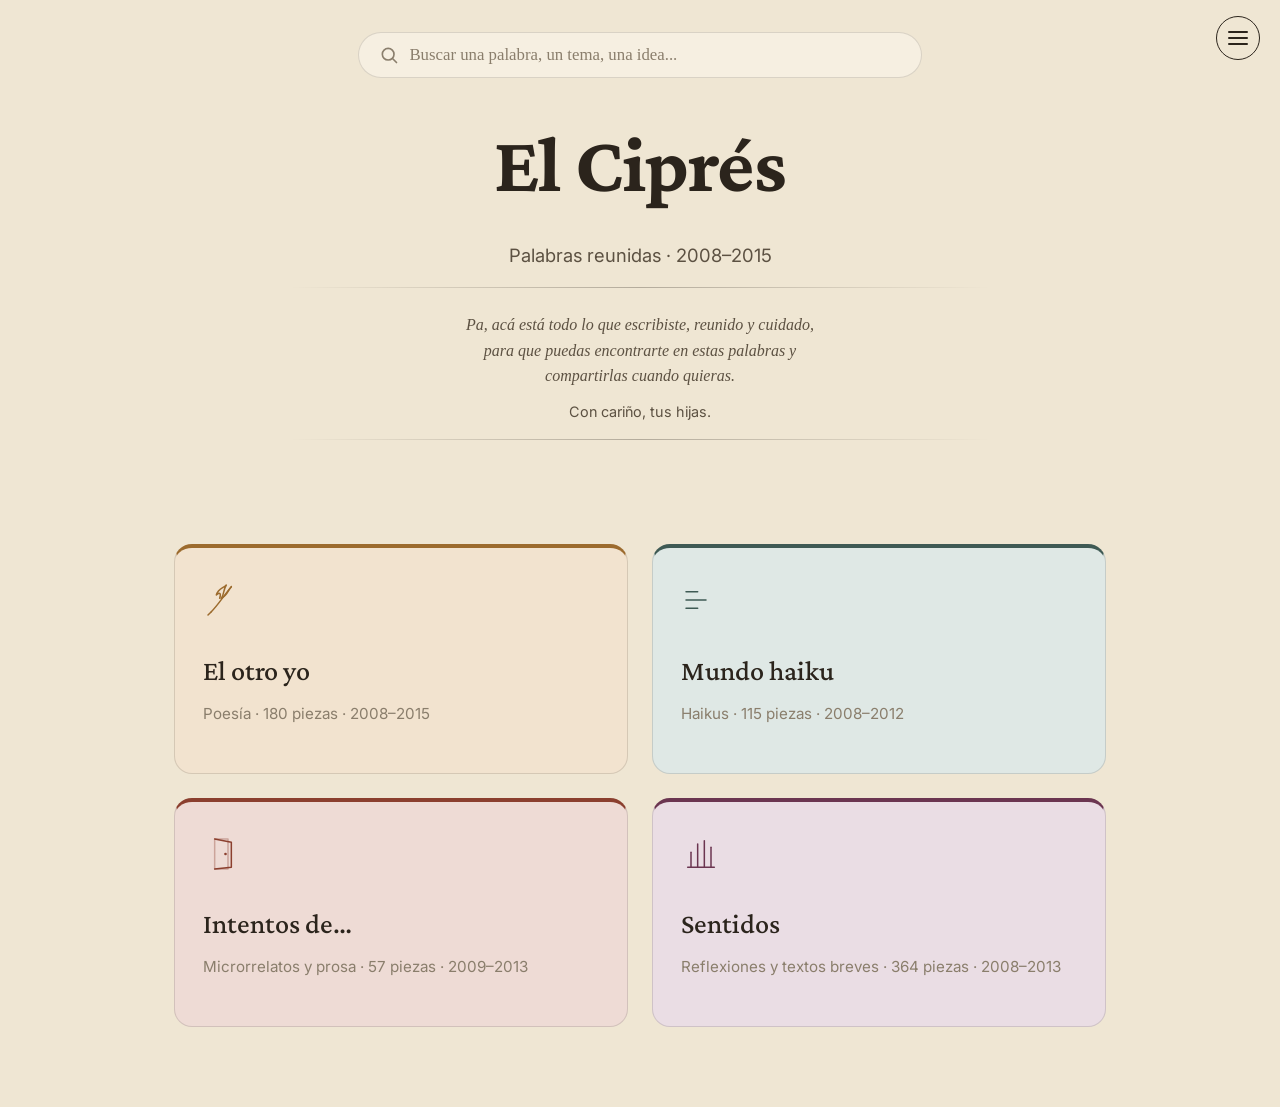
==== commit 2e27b33e: "Added README.me" ====
--- a/index.html
+++ b/index.html
@@ -10,25 +10,8 @@
   </head>
   <body style="--accent: var(--tinta-otro-yo)">
 
-<!-- <a class="logo-cipres" href="/index.html" aria-label="Ir al inicio">
-  <svg viewBox="0 0 64 64" xmlns="http://www.w3.org/2000/svg">
-    <circle cx="32" cy="32" r="32" fill="#9C6B2E"/>
-    <path d="M32 12
-             C 34 16, 30 19, 33 23
-             C 36 27, 30 30, 34 34
-             C 38 38, 29 41, 34 45
-             C 38 48, 30 50, 32 52
-             C 34 50, 26 48, 30 45
-             C 35 41, 26 38, 30 34
-             C 34 30, 28 27, 31 23
-             C 34 19, 30 16, 32 12 Z"
-          fill="#EFE6D3"/>
-    <rect x="30.5" y="52" width="3" height="6" rx="1" fill="#EFE6D3"/>
-  </svg>
-</a> -->
-
     <main>
-      <section class="buscador-wrap buscador-wrap--portada">
+      <section class="buscador-wrap">
         <div class="buscador-caja">
           <svg
             class="buscador-icono"
--- a/css/styles.css
+++ b/css/styles.css
@@ -4,7 +4,7 @@
    ============================================ */
 
 /* @import url("https://fonts.googleapis.com/css2?family=Fraunces:opsz,wght@9..144,400;9..144,500;9..144,600&family=Source+Serif+4:opsz,wght@8..60,400;8..60,500;8..60,600&family=Inter:wght@400;500;600&display=swap"); */
-@import url('https://fonts.googleapis.com/css2?family=Crimson+Pro:wght@700&family=Inter:wght@400;500;600&display=swap');
+@import url("https://fonts.googleapis.com/css2?family=Crimson+Pro:wght@700&family=Inter:wght@400;500;600&display=swap");
 
 :root {
   /* Papel y tinta base */
@@ -16,14 +16,14 @@
   --ink-faint: #8a7e6c;
   --rule: rgba(43, 36, 28, 0.14);
 
-    /* Tintas de acento */
+  /* Tintas de acento */
   --tinta-otro-yo: #9c6b2e;
   --tinta-haiku: #3f5a54;
   --tinta-intentos: #8b3f2e;
   --tinta-sentidos: #6b3550;
 
   /* Fondos de las colecciones */
-    --fondo-otro-yo: #f2e3cf;
+  --fondo-otro-yo: #f2e3cf;
   --fondo-haiku: #dfe8e5;
   --fondo-intentos: #eedbd5;
   --fondo-sentidos: #eadde4;
@@ -74,9 +74,8 @@
 
 /* ============================================
    Logo (ciprés) — esquina superior izquierda
-   Sumar este bloque a styles.css
    ============================================ */
- 
+
 .logo-cipres {
   position: fixed;
   top: 1rem;
@@ -86,11 +85,17 @@
   height: 44px;
   display: block;
   border-radius: 50%;
-  box-shadow: 0 4px 12px -4px rgba(43,36,28,0.3);
+  box-shadow: 0 4px 12px -4px rgba(43, 36, 28, 0.3);
   transition: transform 0.15s ease;
 }
-.logo-cipres:hover { transform: scale(1.06); }
-.logo-cipres svg { width: 100%; height: 100%; display: block; }
+.logo-cipres:hover {
+  transform: scale(1.06);
+}
+.logo-cipres svg {
+  width: 100%;
+  height: 100%;
+  display: block;
+}
 
 /* ---------- Barra superior (siempre visible, para no perderse) ---------- */
 
@@ -144,13 +149,8 @@
   padding: 0 1.75rem;
   position: absolute;
   left: 50%;
+  transform: translateX(-50%);
   box-sizing: border-box;
-}
-
-.buscador-wrap--portada {
-  position: static;
-  transform: none;
-  margin-top: 2rem;
 }
 
 .buscador-caja {
@@ -183,7 +183,9 @@
   min-width: 0;
   padding: 0;
 }
-.buscador-caja input::placeholder { color: var(--ink-faint); }
+.buscador-caja input::placeholder {
+  color: var(--ink-faint);
+}
 
 .buscador-resultados {
   display: none;
@@ -196,10 +198,12 @@
   background: var(--paper-soft);
   border: 1px solid var(--rule);
   border-radius: 16px;
-  box-shadow: 0 16px 36px -14px rgba(43,36,28,0.3);
+  box-shadow: 0 16px 36px -14px rgba(43, 36, 28, 0.3);
   z-index: 25;
 }
-.buscador-resultados.activo { display: block; }
+.buscador-resultados.activo {
+  display: block;
+}
 
 .buscador-contador {
   font-family: var(--font-ui);
@@ -226,8 +230,12 @@
   color: var(--ink);
   border-top: 1px solid var(--rule);
 }
-.buscador-resultado:first-of-type { border-top: none; }
-.buscador-resultado:hover { background: var(--paper-deep); }
+.buscador-resultado:first-of-type {
+  border-top: none;
+}
+.buscador-resultado:hover {
+  background: var(--paper-deep);
+}
 
 .buscador-tag {
   font-family: var(--font-ui);
@@ -268,8 +276,12 @@
 }
 
 @media (max-width: 640px) {
-  .buscador-resultado { grid-template-columns: auto 1fr; }
-  .buscador-fecha { display: none; }
+  .buscador-resultado {
+    grid-template-columns: auto 1fr;
+  }
+  .buscador-fecha {
+    display: none;
+  }
 }
 
 /* ============================================
@@ -281,7 +293,9 @@
   background: var(--paper-deep);
   border-radius: 12px;
   box-shadow: 0 0 0 2px var(--accent);
-  transition: background 2s ease, box-shadow 2s ease;
+  transition:
+    background 2s ease,
+    box-shadow 2s ease;
 }
 .pieza-resaltada-fade {
   background: transparent;
@@ -298,7 +312,7 @@
 /* Hero */
 .portada-hero {
   max-width: 780px;
-  margin: 0 auto;
+  margin: 2rem auto;
   padding: 2rem;
   text-align: center;
 }
@@ -314,7 +328,7 @@
   font-family: var(--font-display);
   font-weight: 700;
   font-size: clamp(3rem, 8vw, 5rem);
-  margin: 0 0 0.5rem;
+  margin: 2rem 0 0.5rem;
   letter-spacing: -0.01em;
 }
 
@@ -741,13 +755,13 @@
     margin-top: 6rem;
   }
   .portada-hero {
-  padding: 2.5rem 1.75rem 2rem;
-}
+    padding: 2.5rem 1.75rem 2rem;
+  }
   .portada-hero h1 {
-  font-size: clamp(5rem, 8vw, 7rem);
-  margin: 0 0 0.3rem;
-}
-.dedicatoria {
-  max-width: 35ch;
-}
-}+    font-size: clamp(5rem, 8vw, 7rem);
+    margin: 0 0 0.3rem;
+  }
+  .dedicatoria {
+    max-width: 35ch;
+  }
+}
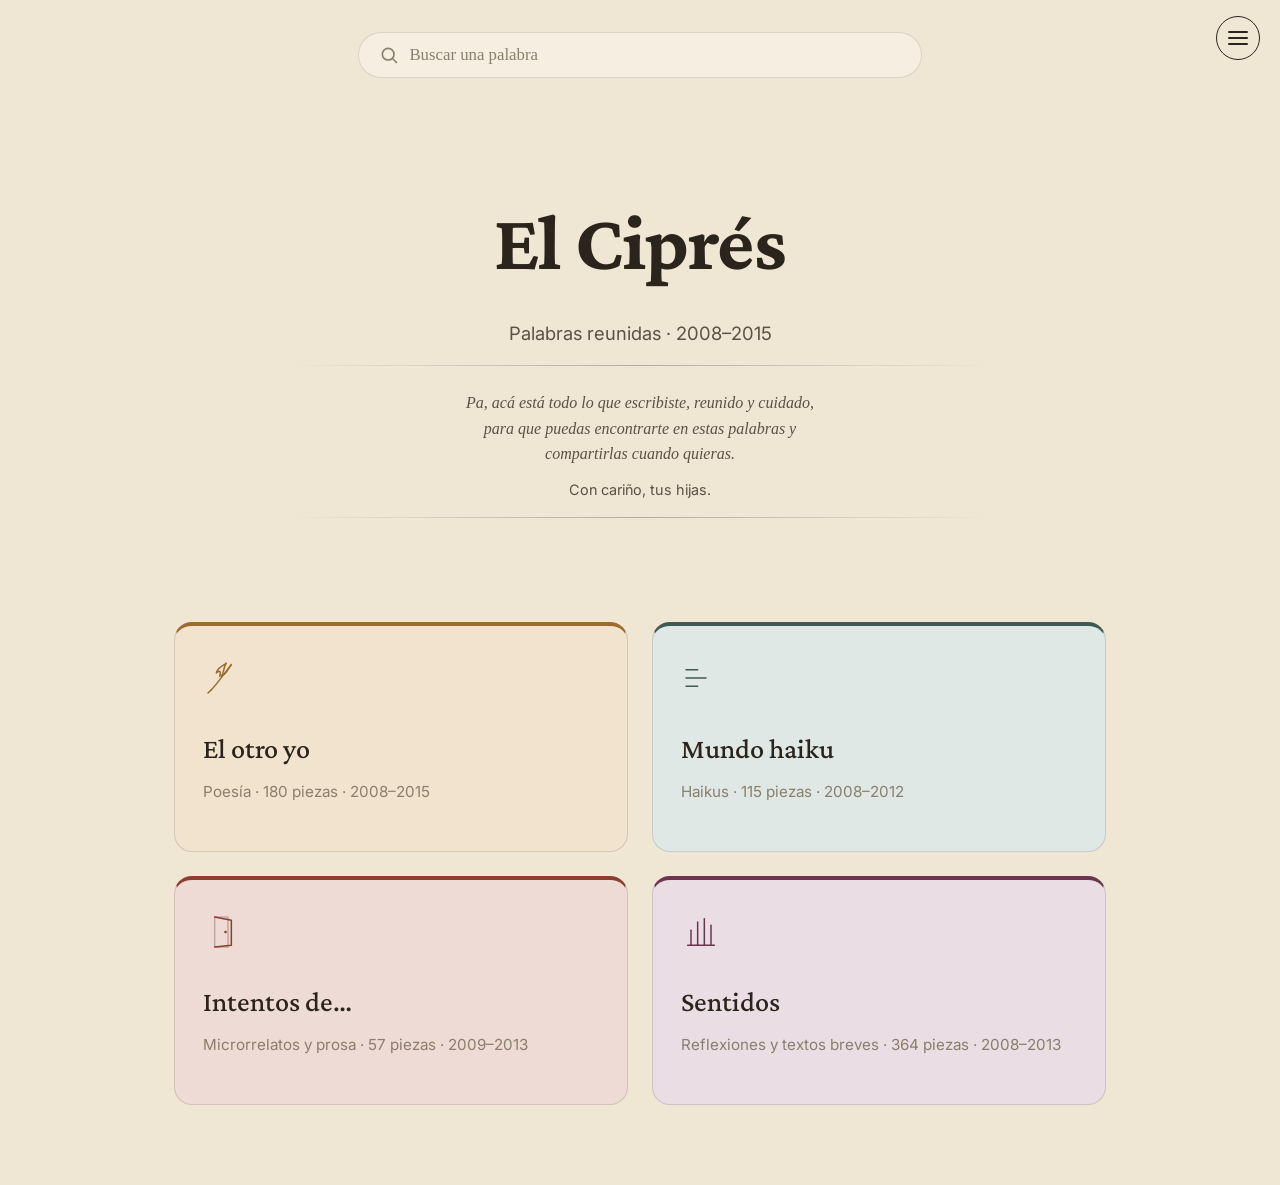
==== commit 6e8e1070: "Fixed mobile search bar" ====
--- a/index.html
+++ b/index.html
@@ -11,7 +11,7 @@
   <body style="--accent: var(--tinta-otro-yo)">
 
     <main>
-      <section class="buscador-wrap">
+      <section class="buscador-wrap buscador-wrap--portada">
         <div class="buscador-caja">
           <svg
             class="buscador-icono"
@@ -27,7 +27,7 @@
           <input
             type="text"
             id="buscadorInput"
-            placeholder="Buscar una palabra, un tema, una idea..."
+            placeholder="Buscar una palabra"
             autocomplete="off"
           />
         </div>
--- a/css/styles.css
+++ b/css/styles.css
@@ -53,6 +53,7 @@
   font-size: 19px;
   line-height: 1.7;
   -webkit-font-smoothing: antialiased;
+  overflow-x: hidden;
 }
 
 @media (prefers-reduced-motion: reduce) {
@@ -151,6 +152,13 @@
   left: 50%;
   transform: translateX(-50%);
   box-sizing: border-box;
+}
+
+.buscador-wrap--portada {
+  position: relative;
+  left: auto;
+  transform: none;
+  margin: 2rem auto 0;
 }
 
 .buscador-caja {
@@ -276,11 +284,50 @@
 }
 
 @media (max-width: 640px) {
-  .buscador-resultado {
-    grid-template-columns: auto 1fr;
-  }
-  .buscador-fecha {
-    display: none;
+  .buscador-wrap:not(.buscador-wrap--portada) {
+    position: static;
+    left: auto;
+    transform: none;
+    width: 44px;
+    max-width: none;
+    padding: 0;
+    margin: 0;
+    display: flex;
+    align-items: center;
+  }
+  .buscador-wrap:not(.buscador-wrap--portada) .buscador-caja {
+    width: 44px;
+    height: 44px;
+    padding-right: 9px;
+    justify-content: center;
+    border-radius: 50%;
+    overflow: hidden;
+    transition: width 0.25s ease;
+    cursor: pointer;
+  }
+  .buscador-wrap:not(.buscador-wrap--portada) .buscador-caja input {
+    width: 0;
+    opacity: 0;
+    transition:
+      width 0.25s ease,
+      opacity 0.2s ease;
+  }
+  .buscador-wrap:not(.buscador-wrap--portada).expandido .buscador-caja {
+    position: fixed;
+    top: 0.75rem;
+    left: 70px;
+    right: 70px;
+    width: auto;
+    padding: 0 15px 0 15px;
+    border-radius: 999px;
+    justify-content: flex-start;
+    z-index: 45;
+    box-shadow: 0 8px 20px -8px rgba(43, 36, 28, 0.35);
+    cursor: text;
+  }
+  .buscador-wrap:not(.buscador-wrap--portada).expandido .buscador-caja input {
+    width: 100%;
+    opacity: 1;
   }
 }
 
@@ -638,7 +685,7 @@
   position: fixed;
   top: 1rem;
   right: 1.25rem;
-  z-index: 40; /* por encima del topbar sticky */
+  z-index: 50; /* siempre por encima, incluso del buscador expandido en mobile */
 }
 
 .menu-boton {
@@ -647,7 +694,7 @@
   display: flex;
   align-items: center;
   justify-content: center;
-  background: transparent;
+  background: var(--paper);
   border: 1.5px solid var(--ink);
   border-radius: 999px;
   cursor: pointer;
@@ -748,9 +795,6 @@
 }
 
 @media (max-width: 640px) {
-  .buscador-wrap:not(.buscador-wrap--portada) {
-    display: none;
-  }
   .buscador-wrap--portada {
     margin-top: 6rem;
   }
--- a/css/paginas.css
+++ b/css/paginas.css
@@ -320,6 +320,8 @@
   font-size: 1.05rem;
   line-height: 1.6;
   white-space: pre-wrap;
+  overflow-wrap: break-word;
+  word-break: break-word;
 }
 
 /*  Cafecito */
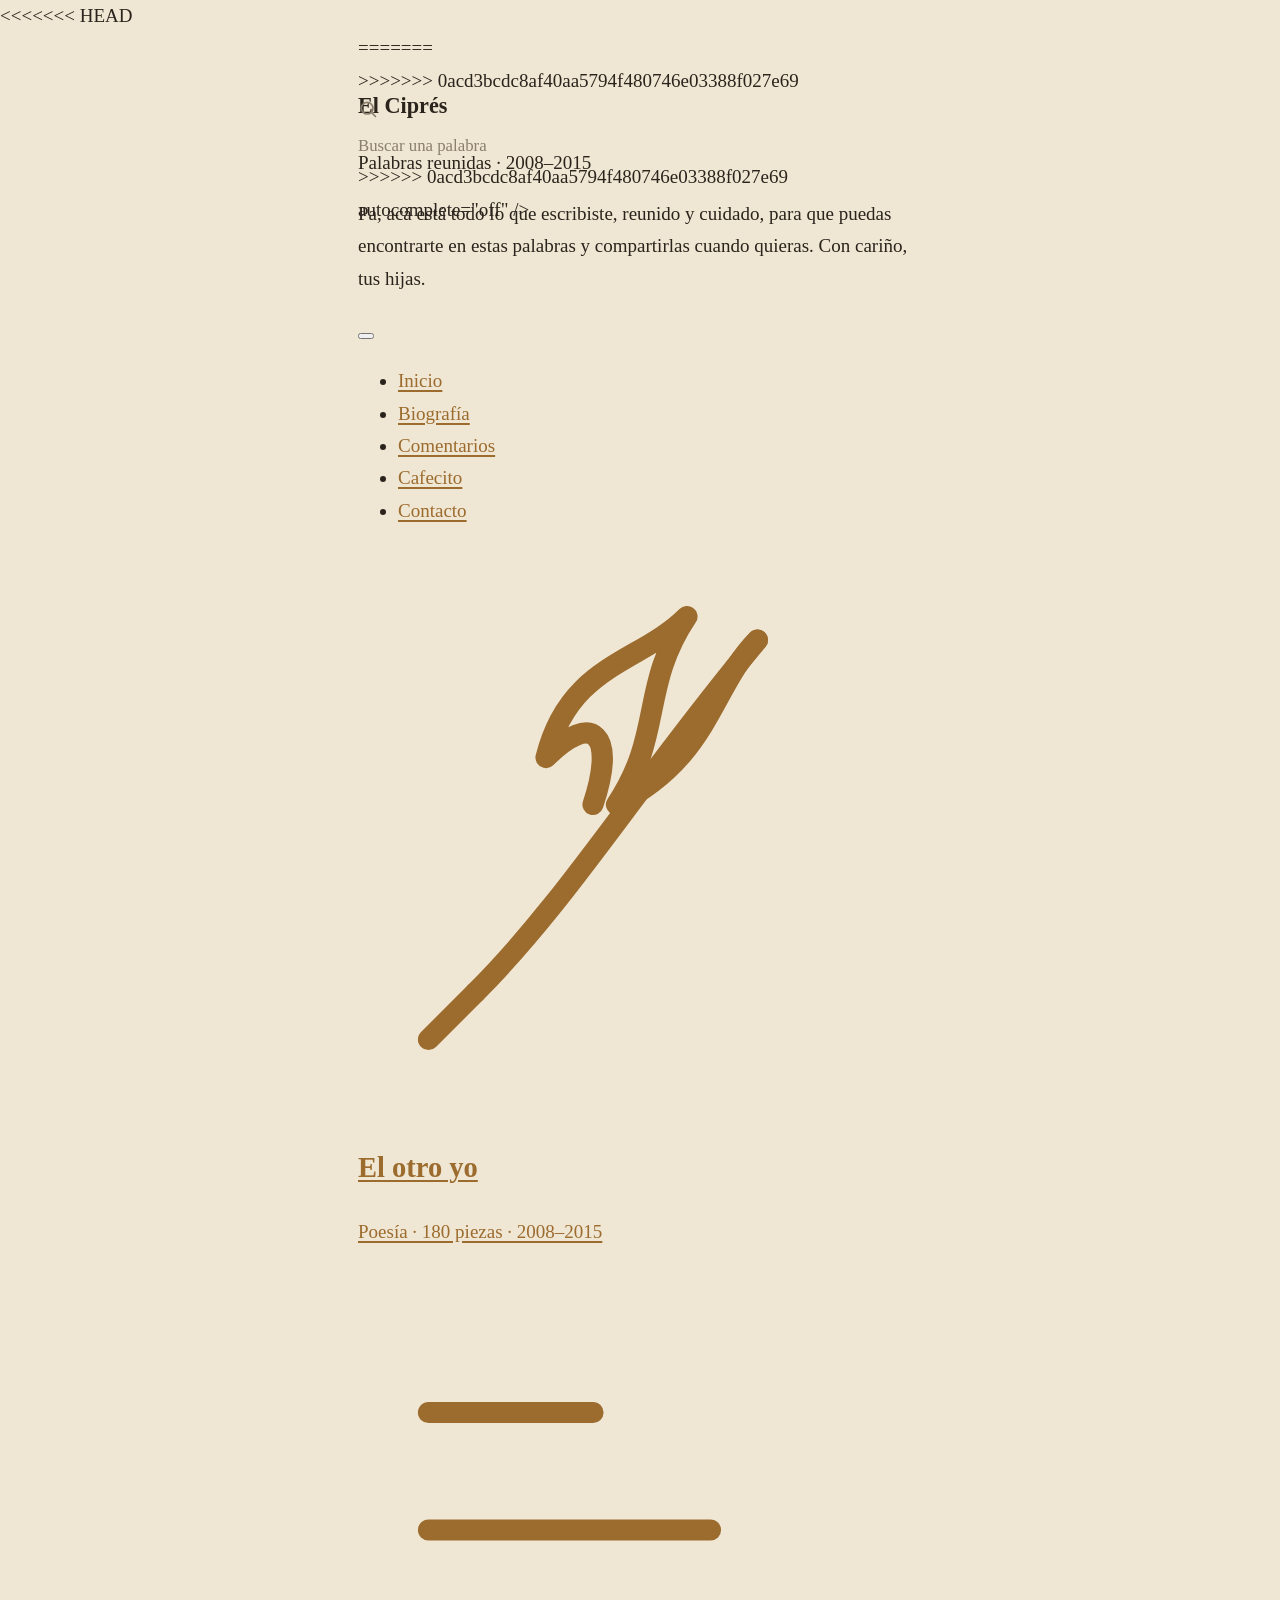
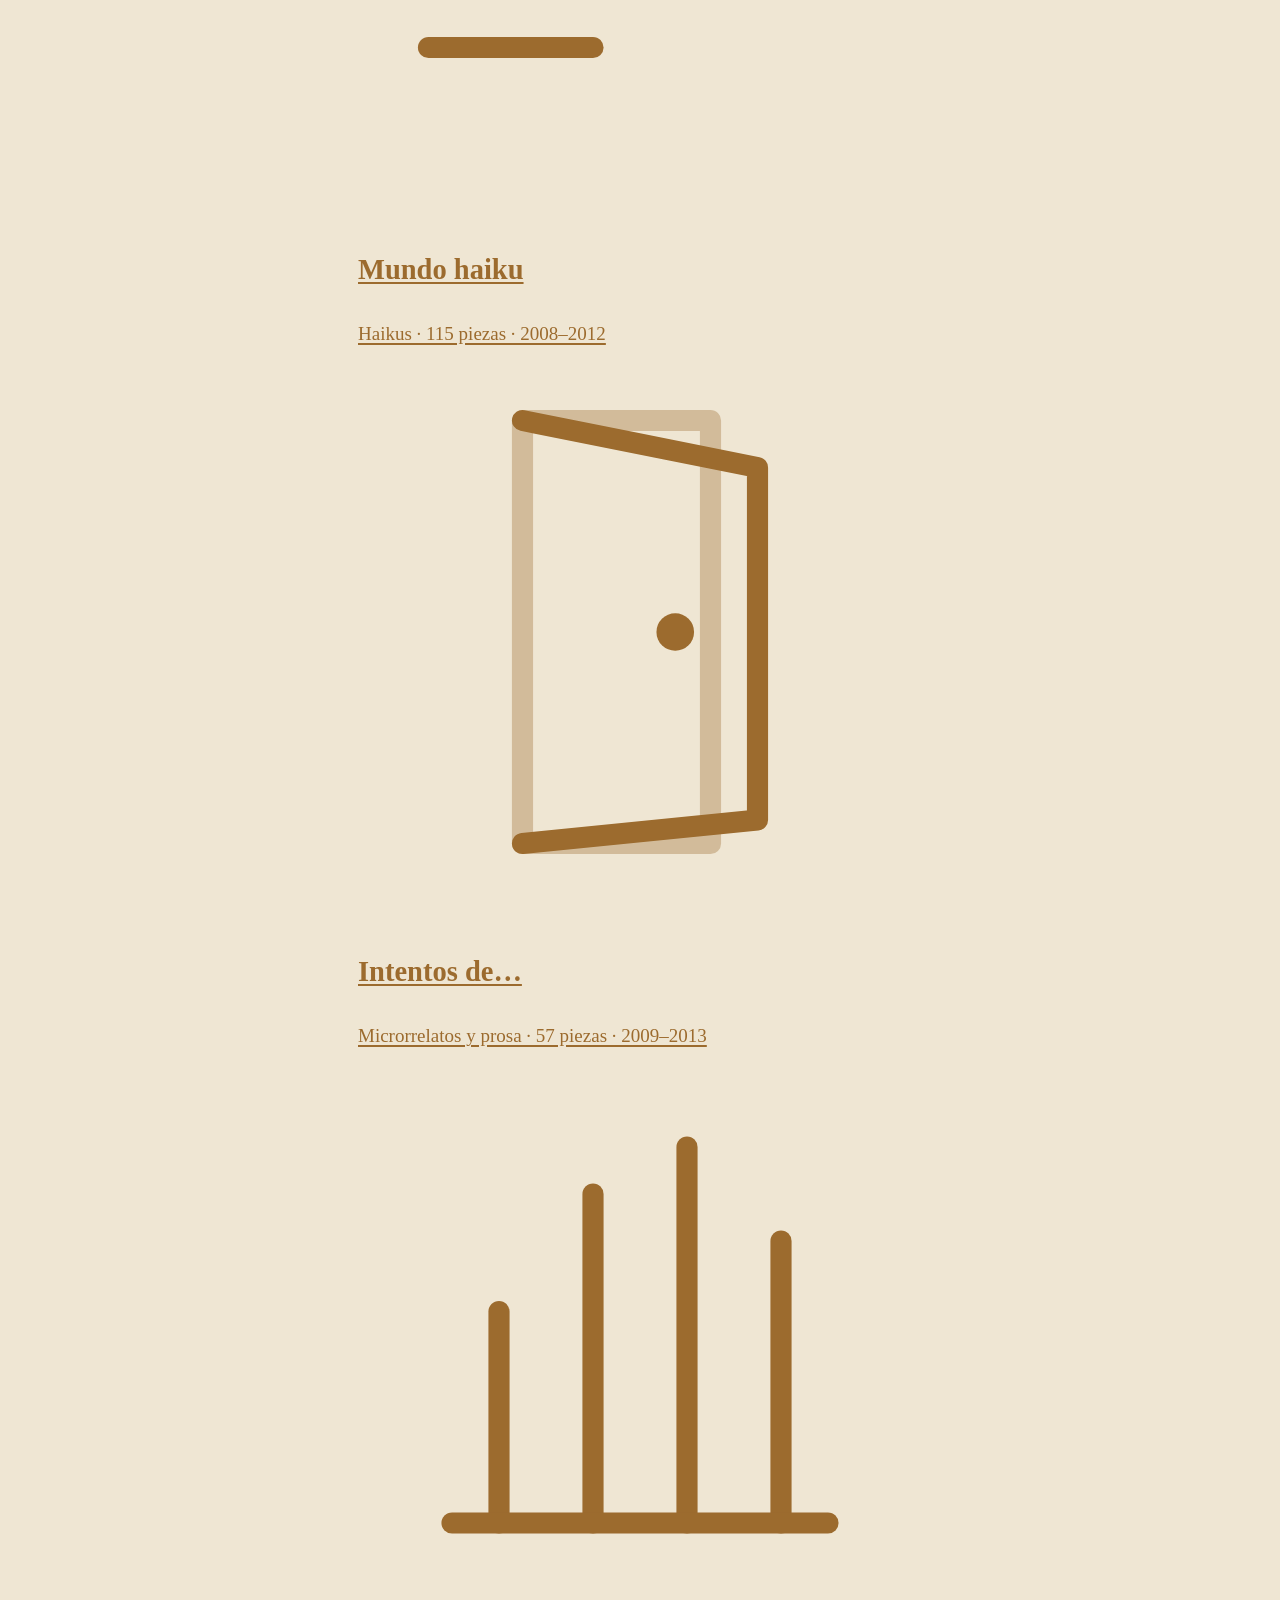
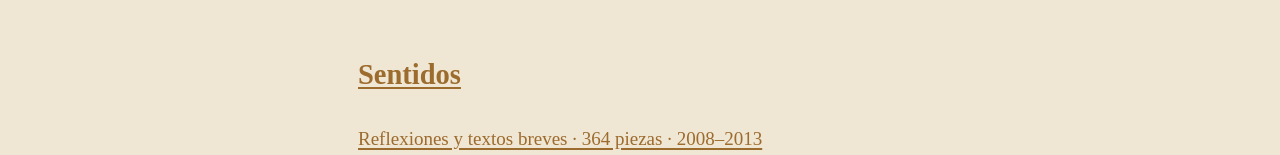
==== commit 3c3d9bc0: "Merge remoto con main" ====
--- a/index.html
+++ b/index.html
@@ -11,7 +11,11 @@
   <body style="--accent: var(--tinta-otro-yo)">
 
     <main>
+<<<<<<< HEAD
       <section class="buscador-wrap buscador-wrap--portada">
+=======
+      <section class="buscador-wrap">
+>>>>>>> 0acd3bcdc8af40aa5794f480746e03388f027e69
         <div class="buscador-caja">
           <svg
             class="buscador-icono"
@@ -27,7 +31,11 @@
           <input
             type="text"
             id="buscadorInput"
+<<<<<<< HEAD
             placeholder="Buscar una palabra"
+=======
+            placeholder="Buscar una palabra, un tema, una idea..."
+>>>>>>> 0acd3bcdc8af40aa5794f480746e03388f027e69
             autocomplete="off"
           />
         </div>
--- a/css/styles.css
+++ b/css/styles.css
@@ -53,7 +53,10 @@
   font-size: 19px;
   line-height: 1.7;
   -webkit-font-smoothing: antialiased;
+<<<<<<< HEAD
   overflow-x: hidden;
+=======
+>>>>>>> 0acd3bcdc8af40aa5794f480746e03388f027e69
 }
 
 @media (prefers-reduced-motion: reduce) {
@@ -154,6 +157,7 @@
   box-sizing: border-box;
 }
 
+<<<<<<< HEAD
 .buscador-wrap--portada {
   position: relative;
   left: auto;
@@ -161,6 +165,8 @@
   margin: 2rem auto 0;
 }
 
+=======
+>>>>>>> 0acd3bcdc8af40aa5794f480746e03388f027e69
 .buscador-caja {
   display: flex;
   align-items: center;
@@ -284,6 +290,7 @@
 }
 
 @media (max-width: 640px) {
+<<<<<<< HEAD
   .buscador-wrap:not(.buscador-wrap--portada) {
     position: static;
     left: auto;
@@ -328,6 +335,13 @@
   .buscador-wrap:not(.buscador-wrap--portada).expandido .buscador-caja input {
     width: 100%;
     opacity: 1;
+=======
+  .buscador-resultado {
+    grid-template-columns: auto 1fr;
+  }
+  .buscador-fecha {
+    display: none;
+>>>>>>> 0acd3bcdc8af40aa5794f480746e03388f027e69
   }
 }
 
@@ -685,7 +699,11 @@
   position: fixed;
   top: 1rem;
   right: 1.25rem;
+<<<<<<< HEAD
   z-index: 50; /* siempre por encima, incluso del buscador expandido en mobile */
+=======
+  z-index: 40; /* por encima del topbar sticky */
+>>>>>>> 0acd3bcdc8af40aa5794f480746e03388f027e69
 }
 
 .menu-boton {
@@ -694,7 +712,11 @@
   display: flex;
   align-items: center;
   justify-content: center;
+<<<<<<< HEAD
   background: var(--paper);
+=======
+  background: transparent;
+>>>>>>> 0acd3bcdc8af40aa5794f480746e03388f027e69
   border: 1.5px solid var(--ink);
   border-radius: 999px;
   cursor: pointer;
@@ -795,6 +817,12 @@
 }
 
 @media (max-width: 640px) {
+<<<<<<< HEAD
+=======
+  .buscador-wrap:not(.buscador-wrap--portada) {
+    display: none;
+  }
+>>>>>>> 0acd3bcdc8af40aa5794f480746e03388f027e69
   .buscador-wrap--portada {
     margin-top: 6rem;
   }
--- a/css/paginas.css
+++ b/css/paginas.css
@@ -320,8 +320,11 @@
   font-size: 1.05rem;
   line-height: 1.6;
   white-space: pre-wrap;
+<<<<<<< HEAD
   overflow-wrap: break-word;
   word-break: break-word;
+=======
+>>>>>>> 0acd3bcdc8af40aa5794f480746e03388f027e69
 }
 
 /*  Cafecito */
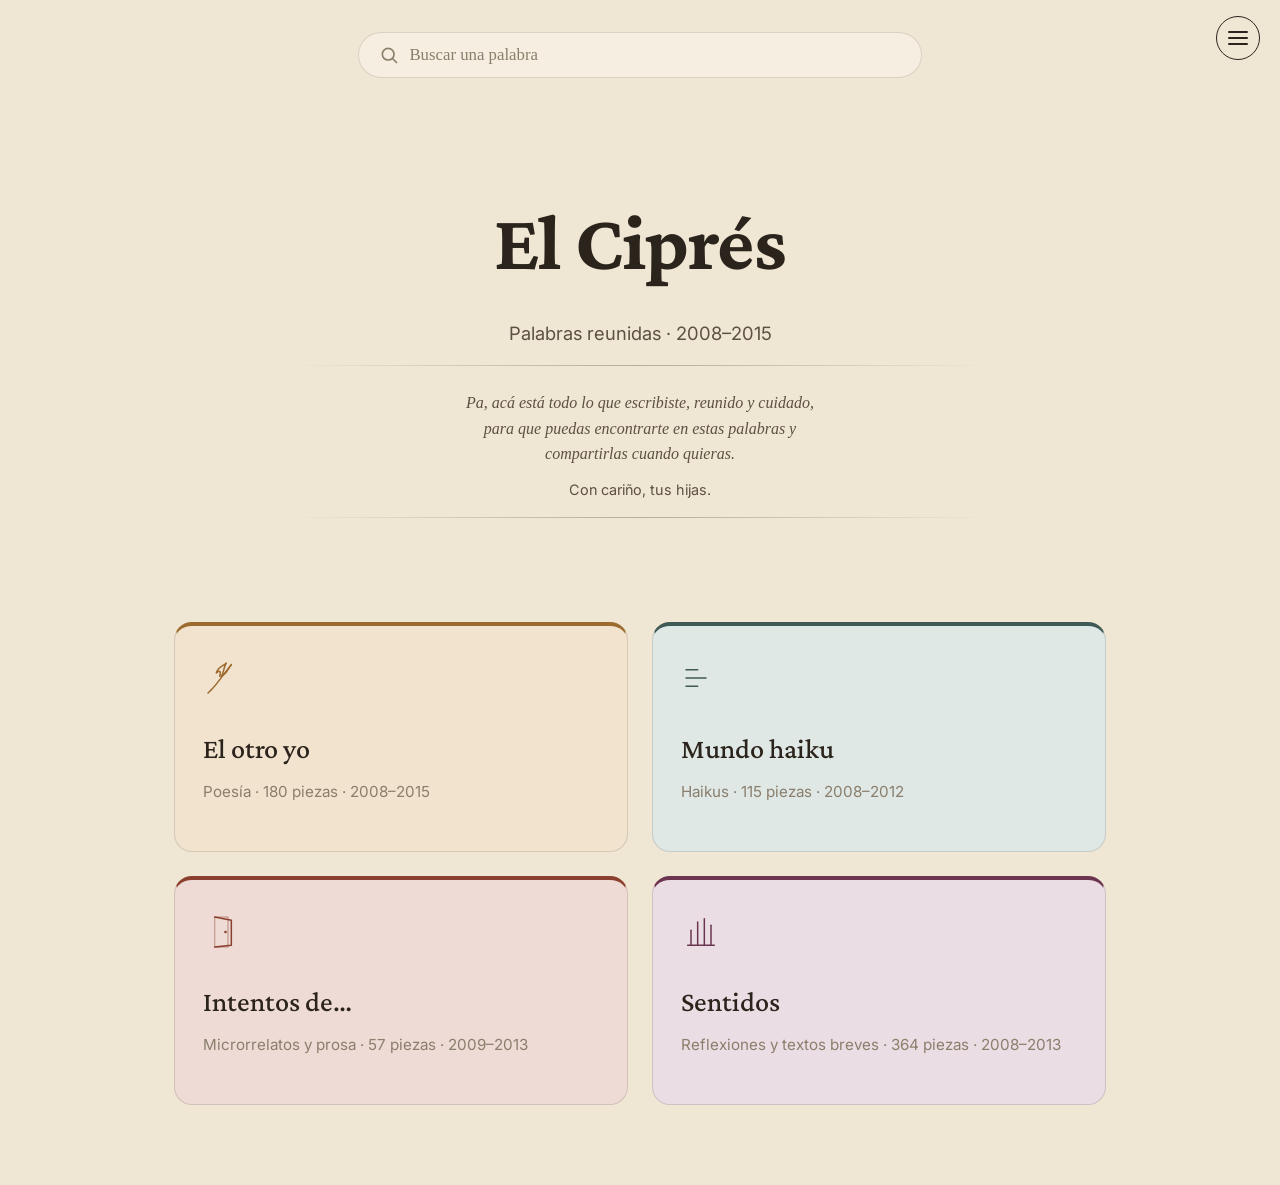
==== commit 6d6b8a83: "fixed search bar mobile" ====
--- a/index.html
+++ b/index.html
@@ -11,11 +11,7 @@
   <body style="--accent: var(--tinta-otro-yo)">
 
     <main>
-<<<<<<< HEAD
       <section class="buscador-wrap buscador-wrap--portada">
-=======
-      <section class="buscador-wrap">
->>>>>>> 0acd3bcdc8af40aa5794f480746e03388f027e69
         <div class="buscador-caja">
           <svg
             class="buscador-icono"
@@ -31,11 +27,7 @@
           <input
             type="text"
             id="buscadorInput"
-<<<<<<< HEAD
             placeholder="Buscar una palabra"
-=======
-            placeholder="Buscar una palabra, un tema, una idea..."
->>>>>>> 0acd3bcdc8af40aa5794f480746e03388f027e69
             autocomplete="off"
           />
         </div>
--- a/css/styles.css
+++ b/css/styles.css
@@ -53,10 +53,7 @@
   font-size: 19px;
   line-height: 1.7;
   -webkit-font-smoothing: antialiased;
-<<<<<<< HEAD
   overflow-x: hidden;
-=======
->>>>>>> 0acd3bcdc8af40aa5794f480746e03388f027e69
 }
 
 @media (prefers-reduced-motion: reduce) {
@@ -157,16 +154,12 @@
   box-sizing: border-box;
 }
 
-<<<<<<< HEAD
 .buscador-wrap--portada {
   position: relative;
   left: auto;
   transform: none;
   margin: 2rem auto 0;
 }
-
-=======
->>>>>>> 0acd3bcdc8af40aa5794f480746e03388f027e69
 .buscador-caja {
   display: flex;
   align-items: center;
@@ -290,7 +283,6 @@
 }
 
 @media (max-width: 640px) {
-<<<<<<< HEAD
   .buscador-wrap:not(.buscador-wrap--portada) {
     position: static;
     left: auto;
@@ -335,13 +327,12 @@
   .buscador-wrap:not(.buscador-wrap--portada).expandido .buscador-caja input {
     width: 100%;
     opacity: 1;
-=======
+  }
   .buscador-resultado {
     grid-template-columns: auto 1fr;
   }
   .buscador-fecha {
     display: none;
->>>>>>> 0acd3bcdc8af40aa5794f480746e03388f027e69
   }
 }
 
@@ -699,11 +690,7 @@
   position: fixed;
   top: 1rem;
   right: 1.25rem;
-<<<<<<< HEAD
   z-index: 50; /* siempre por encima, incluso del buscador expandido en mobile */
-=======
-  z-index: 40; /* por encima del topbar sticky */
->>>>>>> 0acd3bcdc8af40aa5794f480746e03388f027e69
 }
 
 .menu-boton {
@@ -712,11 +699,7 @@
   display: flex;
   align-items: center;
   justify-content: center;
-<<<<<<< HEAD
-  background: var(--paper);
-=======
   background: transparent;
->>>>>>> 0acd3bcdc8af40aa5794f480746e03388f027e69
   border: 1.5px solid var(--ink);
   border-radius: 999px;
   cursor: pointer;
@@ -817,12 +800,6 @@
 }
 
 @media (max-width: 640px) {
-<<<<<<< HEAD
-=======
-  .buscador-wrap:not(.buscador-wrap--portada) {
-    display: none;
-  }
->>>>>>> 0acd3bcdc8af40aa5794f480746e03388f027e69
   .buscador-wrap--portada {
     margin-top: 6rem;
   }
--- a/css/paginas.css
+++ b/css/paginas.css
@@ -320,11 +320,8 @@
   font-size: 1.05rem;
   line-height: 1.6;
   white-space: pre-wrap;
-<<<<<<< HEAD
   overflow-wrap: break-word;
   word-break: break-word;
-=======
->>>>>>> 0acd3bcdc8af40aa5794f480746e03388f027e69
 }
 
 /*  Cafecito */
